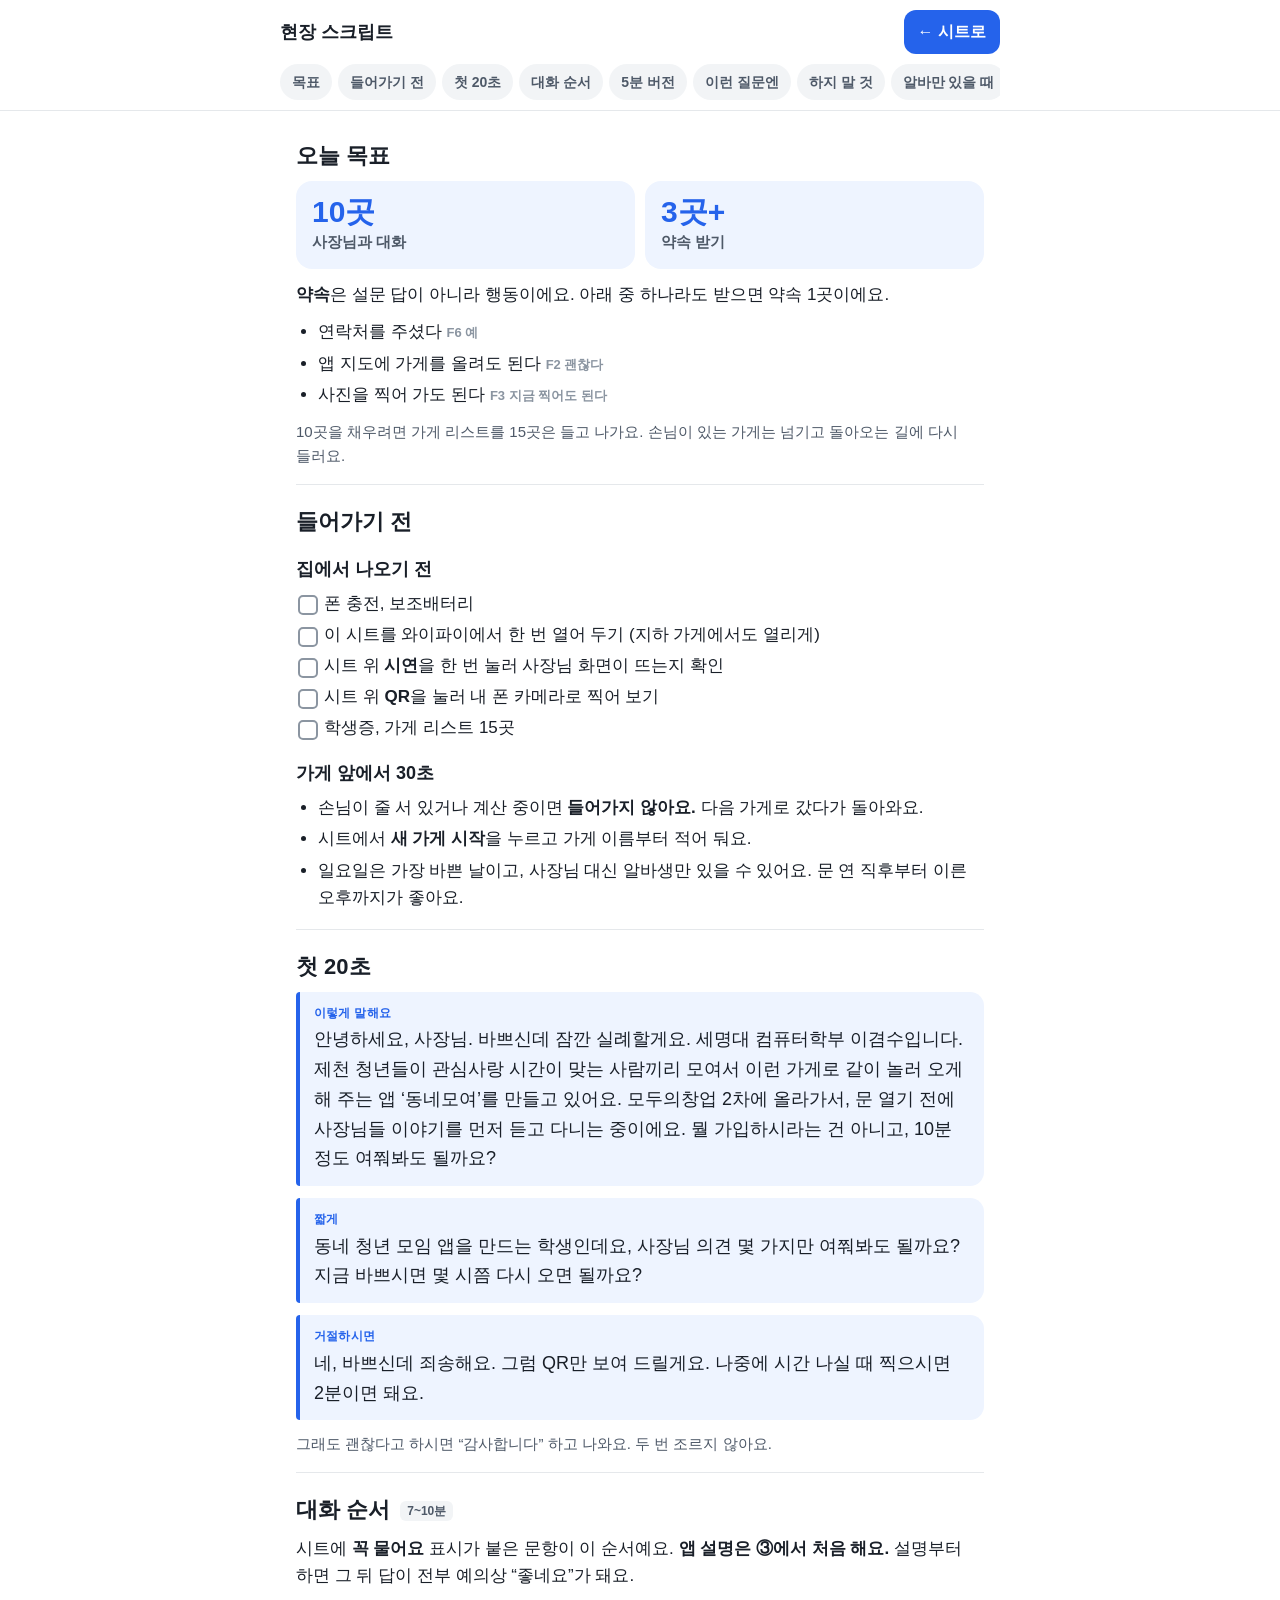
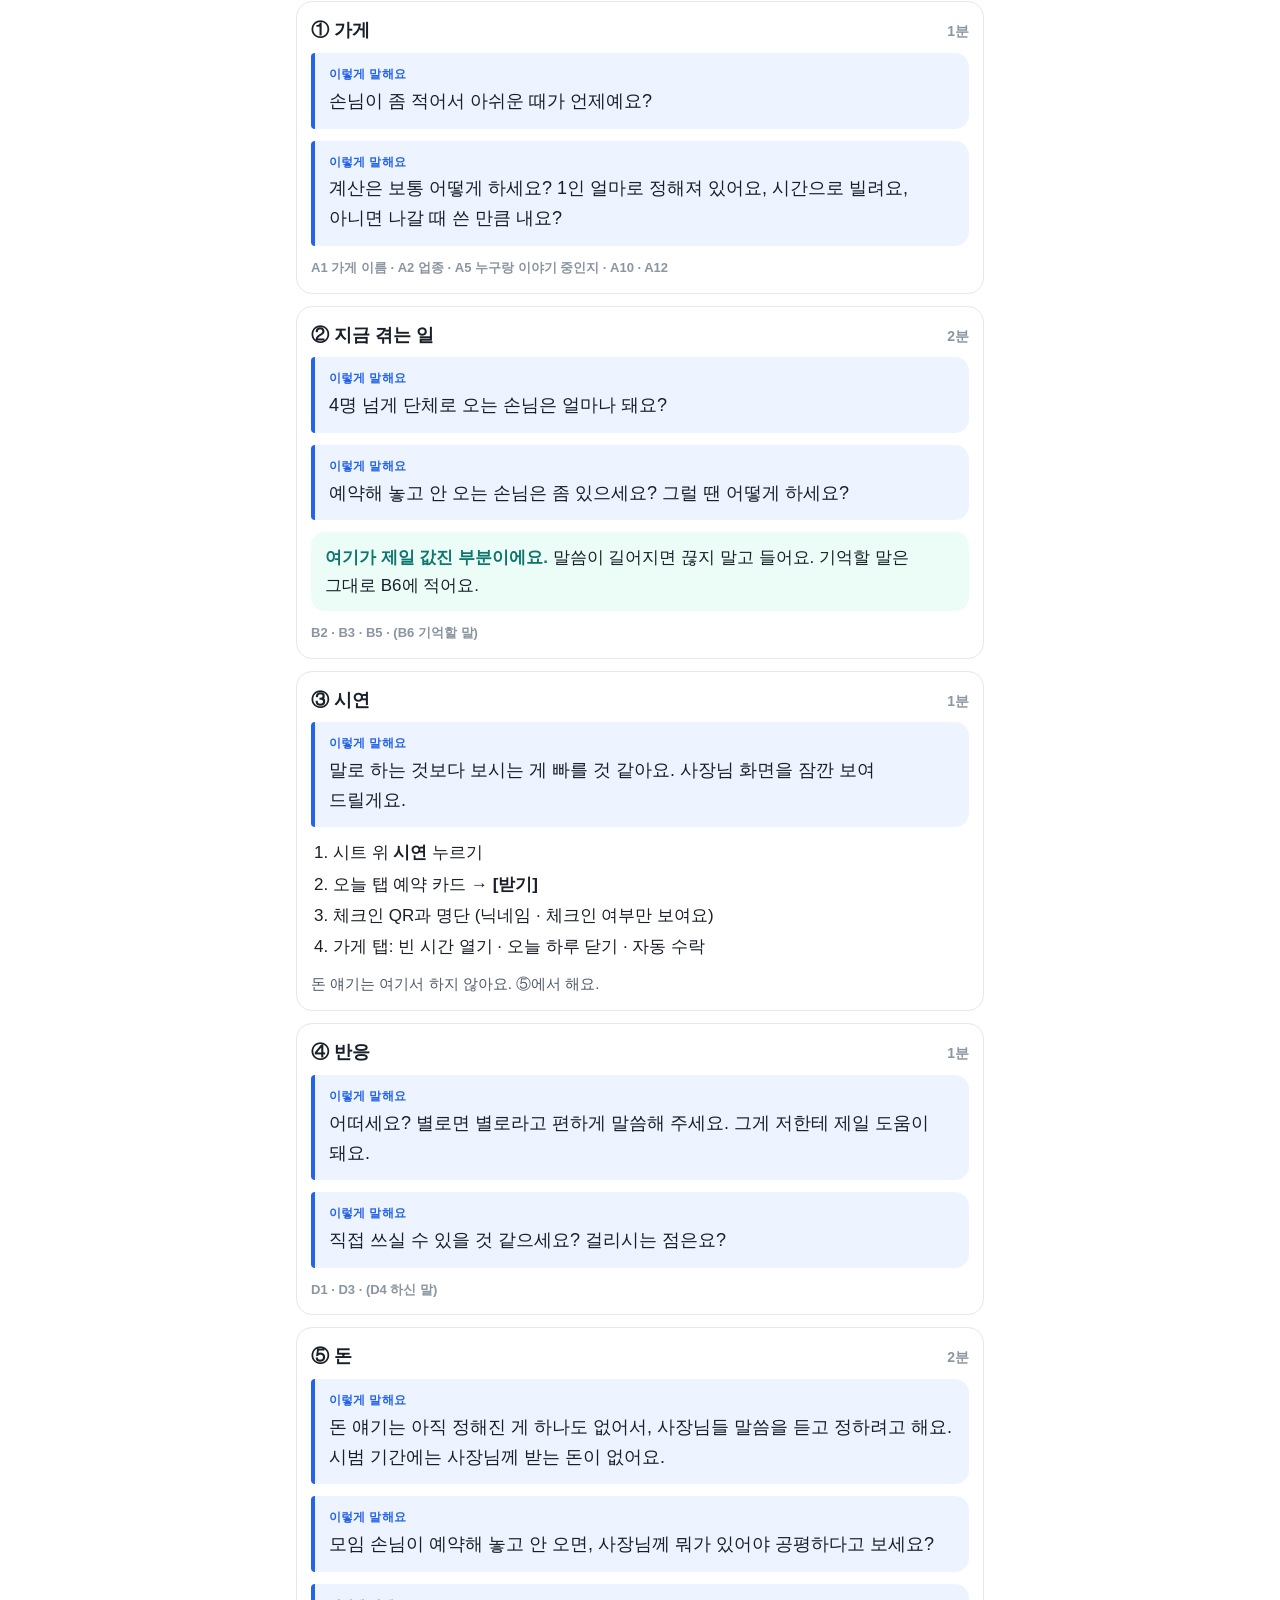
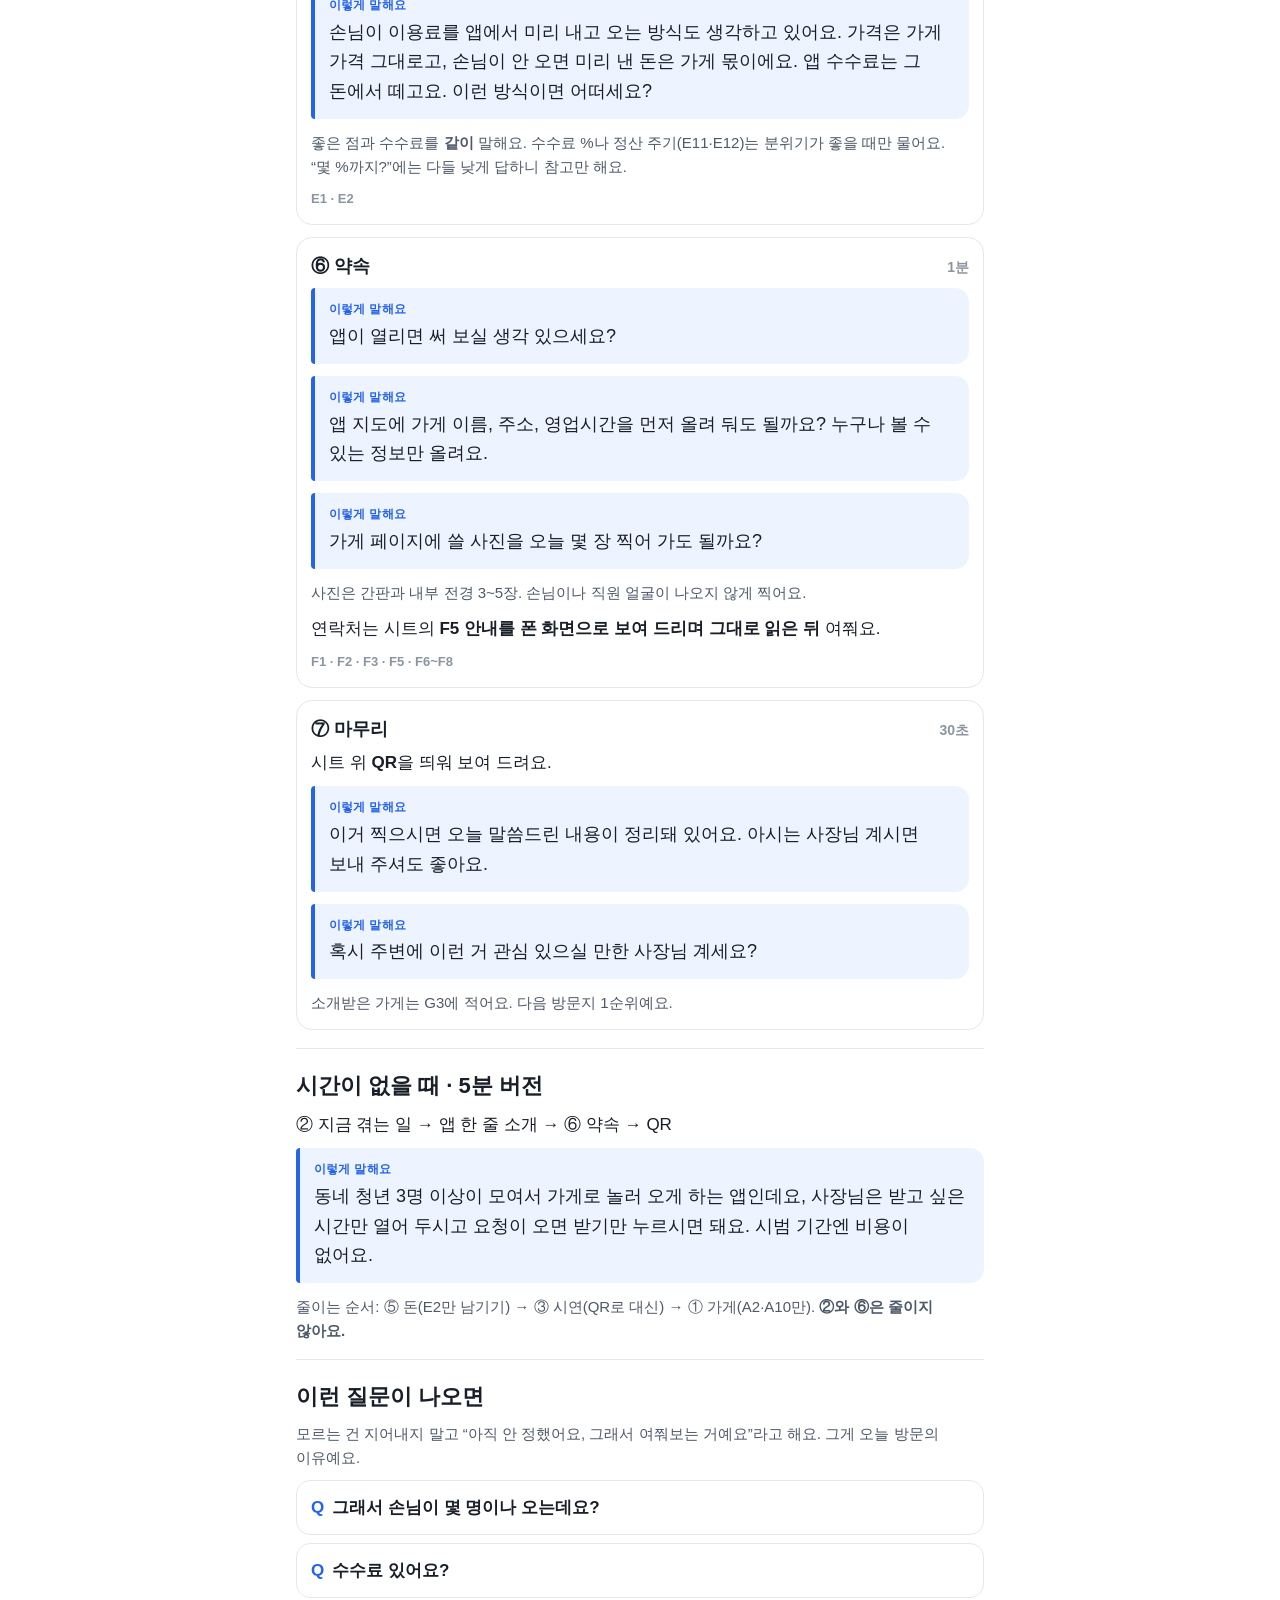
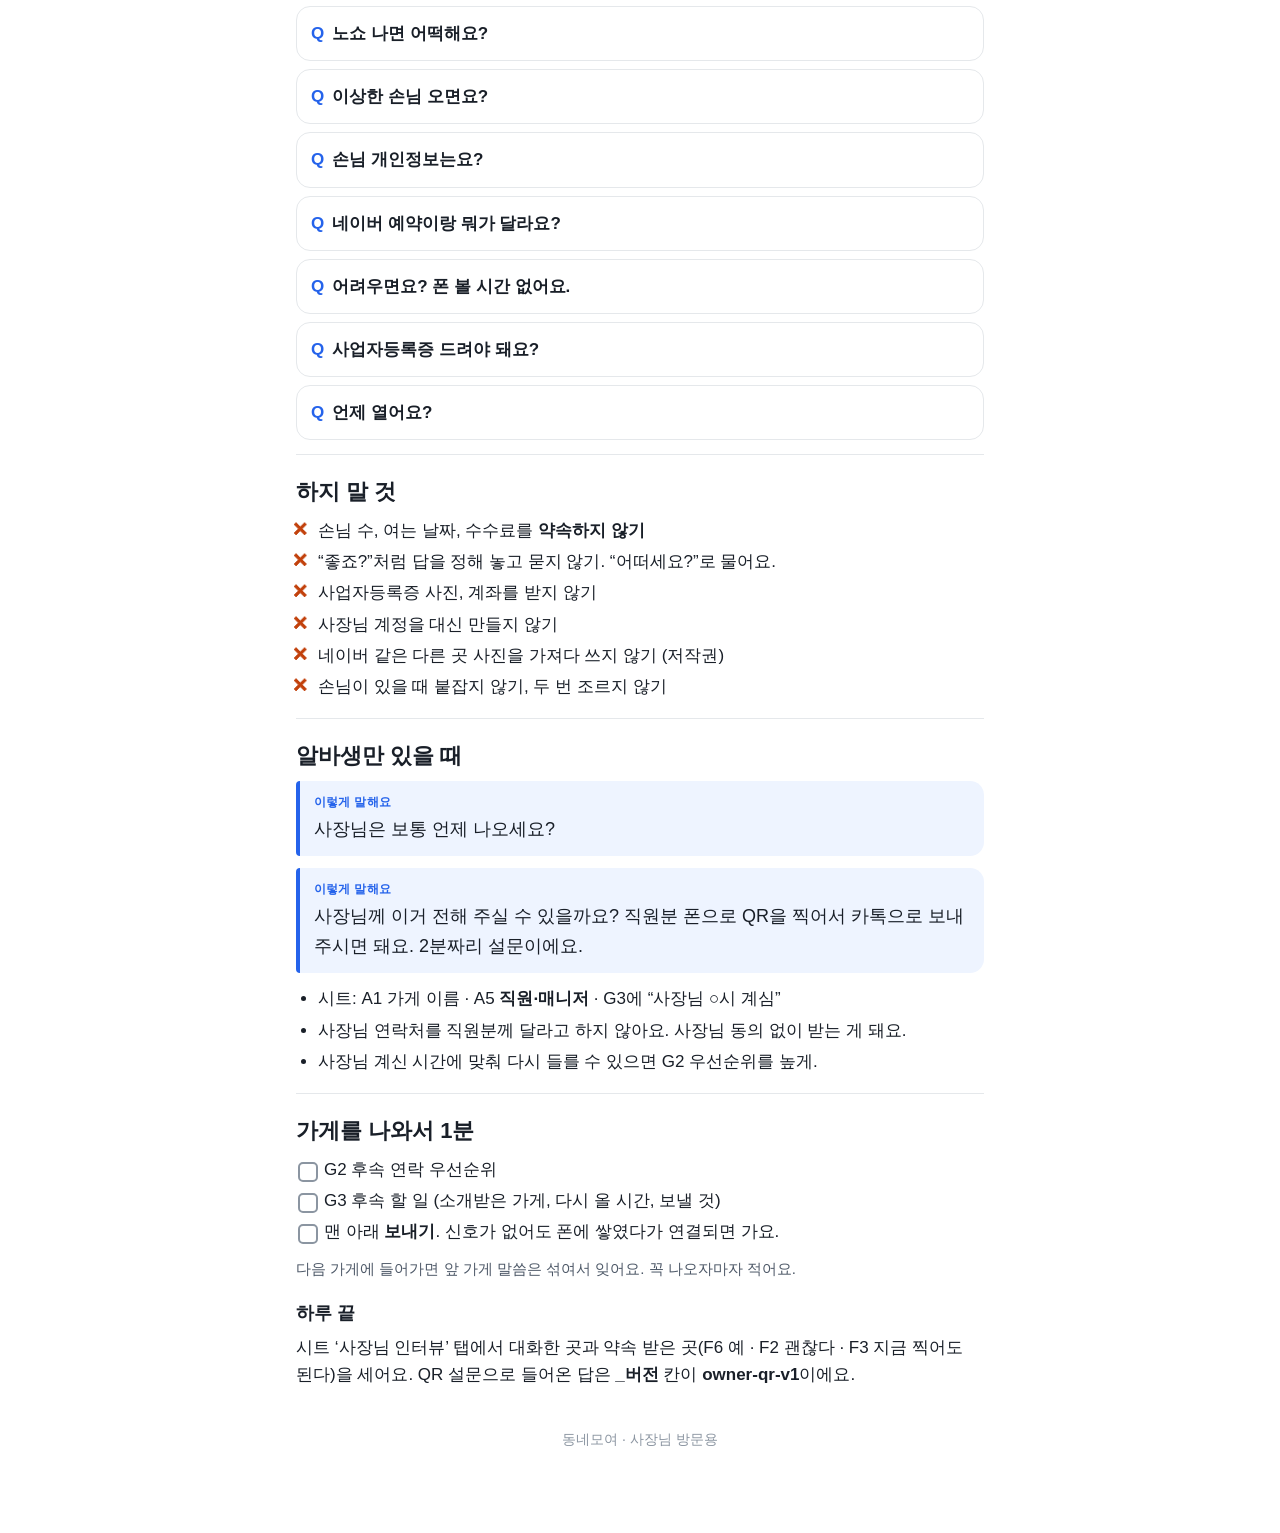
==== i/script.html @ 5cbda968 "사장님 방문용 사이트: QR 2분 설문 + 인터뷰 시트 + 현장 스크립트 - / : 사장님이 QR로 여는 안내 + 2분 설문 (답은 '사장님 인터뷰' 탭, _버전 owner-qr-" ====
<!doctype html>
<html lang="ko">
<head>
<meta charset="utf-8">
<meta name="viewport" content="width=device-width, initial-scale=1, viewport-fit=cover">
<meta name="robots" content="noindex, nofollow, noarchive">
<meta name="referrer" content="no-referrer">
<meta name="color-scheme" content="light">
<meta name="theme-color" content="#FFFFFF">
<title>현장 스크립트</title>
<link rel="icon" href="../img/icon.svg" type="image/svg+xml">
<style>
  :root {
    --bg: #FFFFFF;
    --ink: #191F28;
    --ink-2: #4E5968;
    --ink-3: #8B95A1;
    --line: #E5E8EB;
    --soft: #F2F4F6;
    --blue: #2563EB;
    --blue-soft: #EEF4FF;
    --warn: #C2410C;
    --warn-soft: #FFF4ED;
    --ok: #0F766E;
    --ok-soft: #ECFDF8;
  }
  * { box-sizing: border-box; }
  html { -webkit-text-size-adjust: 100%; scroll-padding-top: 108px; }
  body {
    margin: 0; background: var(--bg); color: var(--ink);
    font-family: "Pretendard Variable", Pretendard, -apple-system, BlinkMacSystemFont, "Apple SD Gothic Neo", "Noto Sans KR", "Malgun Gothic", sans-serif;
    font-size: 17px; line-height: 1.6; word-break: keep-all; overflow-wrap: anywhere;
  }
  .top {
    position: sticky; top: 0; z-index: 5; background: rgba(255,255,255,.96);
    border-bottom: 1px solid var(--line); padding: 10px 16px 0;
    padding-top: max(10px, env(safe-area-inset-top));
  }
  .bar { display: flex; align-items: center; justify-content: space-between; gap: 12px; max-width: 720px; margin: 0 auto; }
  .bar h1 { font-size: 18px; margin: 0; font-weight: 800; }
  .back {
    display: inline-flex; align-items: center; gap: 4px; min-height: 44px; padding: 0 14px;
    border-radius: 12px; background: var(--blue); color: #fff; font-weight: 700; text-decoration: none; font-size: 16px;
  }
  nav.chips { display: flex; gap: 6px; overflow-x: auto; padding: 10px 0 10px; max-width: 720px; margin: 0 auto; scrollbar-width: none; }
  nav.chips::-webkit-scrollbar { display: none; }
  nav.chips a {
    flex: none; padding: 7px 12px; border-radius: 999px; background: var(--soft); color: var(--ink-2);
    text-decoration: none; font-size: 14px; font-weight: 700; white-space: nowrap;
  }
  main { max-width: 720px; margin: 0 auto; padding: 8px 16px 72px; }
  section { padding: 22px 0 6px; border-bottom: 1px solid var(--line); }
  section:last-of-type { border-bottom: 0; }
  h2 { font-size: 22px; line-height: 1.35; margin: 0 0 10px; font-weight: 800; }
  h2 .n { display: inline-block; min-width: 28px; color: var(--blue); }
  h3 { font-size: 18px; margin: 18px 0 6px; font-weight: 800; }
  p { margin: 0 0 10px; }
  ul, ol { margin: 0 0 12px; padding-left: 22px; }
  li { margin: 4px 0; }
  .muted { color: var(--ink-2); font-size: 15px; }
  .tag {
    display: inline-block; font-size: 12px; font-weight: 800; padding: 2px 7px; border-radius: 6px;
    background: var(--soft); color: var(--ink-2); vertical-align: 2px; margin-left: 4px;
  }
  .goal { display: grid; grid-template-columns: 1fr 1fr; gap: 10px; margin: 6px 0 12px; }
  .goal div { background: var(--blue-soft); border-radius: 16px; padding: 14px 16px; }
  .goal b { display: block; font-size: 30px; line-height: 1.1; color: var(--blue); font-weight: 800; }
  .goal span { font-size: 15px; color: var(--ink-2); font-weight: 600; }
  .say {
    background: var(--blue-soft); border-left: 4px solid var(--blue); border-radius: 4px 14px 14px 4px;
    padding: 12px 14px; margin: 8px 0 12px; font-size: 18px; line-height: 1.65;
  }
  .say::before { content: "이렇게 말해요"; display: block; font-size: 12px; font-weight: 800; color: var(--blue); margin-bottom: 2px; letter-spacing: .02em; }
  .say.short::before { content: "짧게"; }
  .say.no::before { content: "거절하시면"; }
  .box { border-radius: 14px; padding: 12px 14px; margin: 8px 0 12px; }
  .box.warn { background: var(--warn-soft); }
  .box.warn strong { color: var(--warn); }
  .box.ok { background: var(--ok-soft); }
  .box.ok strong { color: var(--ok); }
  .step { border: 1px solid var(--line); border-radius: 16px; padding: 14px 14px 4px; margin: 12px 0; }
  .step-h { display: flex; align-items: baseline; justify-content: space-between; gap: 8px; margin-bottom: 6px; }
  .step-h h3 { margin: 0; }
  .step-h .t { flex: none; font-size: 14px; color: var(--ink-3); font-weight: 700; }
  .q { font-weight: 700; }
  .ids { color: var(--ink-3); font-size: 13px; font-weight: 700; }
  details { border: 1px solid var(--line); border-radius: 14px; margin: 8px 0; }
  details[open] { background: #FAFBFC; }
  summary { cursor: pointer; list-style: none; padding: 13px 14px; font-weight: 700; display: flex; gap: 8px; align-items: flex-start; }
  summary::-webkit-details-marker { display: none; }
  summary::before { content: "Q"; color: var(--blue); font-weight: 800; flex: none; }
  details > div { padding: 0 14px 12px 34px; }
  .check li { list-style: none; position: relative; padding-left: 4px; }
  .check { padding-left: 24px; }
  .check li::before { content: ""; position: absolute; left: -22px; top: .35em; width: 16px; height: 16px; border: 2px solid var(--ink-3); border-radius: 5px; }
  .dont li::marker { content: "✕  "; color: var(--warn); font-weight: 800; }
  .foot { text-align: center; color: var(--ink-3); font-size: 14px; padding: 24px 0 0; }
</style>
</head>
<body>

<header class="top">
  <div class="bar">
    <h1>현장 스크립트</h1>
    <a class="back" href="./">← 시트로</a>
  </div>
  <nav class="chips" aria-label="바로가기">
    <a href="#goal">목표</a>
    <a href="#before">들어가기 전</a>
    <a href="#open">첫 20초</a>
    <a href="#flow">대화 순서</a>
    <a href="#short">5분 버전</a>
    <a href="#faq">이런 질문엔</a>
    <a href="#dont">하지 말 것</a>
    <a href="#staff">알바만 있을 때</a>
    <a href="#after">나와서</a>
  </nav>
</header>

<main>

<section id="goal">
  <h2>오늘 목표</h2>
  <div class="goal">
    <div><b>10곳</b><span>사장님과 대화</span></div>
    <div><b>3곳+</b><span>약속 받기</span></div>
  </div>
  <p><strong>약속</strong>은 설문 답이 아니라 행동이에요. 아래 중 하나라도 받으면 약속 1곳이에요.</p>
  <ul>
    <li>연락처를 주셨다 <span class="ids">F6 예</span></li>
    <li>앱 지도에 가게를 올려도 된다 <span class="ids">F2 괜찮다</span></li>
    <li>사진을 찍어 가도 된다 <span class="ids">F3 지금 찍어도 된다</span></li>
  </ul>
  <p class="muted">10곳을 채우려면 가게 리스트를 15곳은 들고 나가요. 손님이 있는 가게는 넘기고 돌아오는 길에 다시 들러요.</p>
</section>

<section id="before">
  <h2>들어가기 전</h2>
  <h3>집에서 나오기 전</h3>
  <ul class="check">
    <li>폰 충전, 보조배터리</li>
    <li>이 시트를 와이파이에서 한 번 열어 두기 (지하 가게에서도 열리게)</li>
    <li>시트 위 <b>시연</b>을 한 번 눌러 사장님 화면이 뜨는지 확인</li>
    <li>시트 위 <b>QR</b>을 눌러 내 폰 카메라로 찍어 보기</li>
    <li>학생증, 가게 리스트 15곳</li>
  </ul>
  <h3>가게 앞에서 30초</h3>
  <ul>
    <li>손님이 줄 서 있거나 계산 중이면 <b>들어가지 않아요.</b> 다음 가게로 갔다가 돌아와요.</li>
    <li>시트에서 <b>새 가게 시작</b>을 누르고 가게 이름부터 적어 둬요.</li>
    <li>일요일은 가장 바쁜 날이고, 사장님 대신 알바생만 있을 수 있어요. 문 연 직후부터 이른 오후까지가 좋아요.</li>
  </ul>
</section>

<section id="open">
  <h2>첫 20초</h2>
  <p class="say">안녕하세요, 사장님. 바쁘신데 잠깐 실례할게요. 세명대 컴퓨터학부 이겸수입니다. 제천 청년들이 관심사랑 시간이 맞는 사람끼리 모여서 이런 가게로 같이 놀러 오게 해 주는 앱 ‘동네모여’를 만들고 있어요. 모두의창업 2차에 올라가서, 문 열기 전에 사장님들 이야기를 먼저 듣고 다니는 중이에요. 뭘 가입하시라는 건 아니고, 10분 정도 여쭤봐도 될까요?</p>
  <p class="say short">동네 청년 모임 앱을 만드는 학생인데요, 사장님 의견 몇 가지만 여쭤봐도 될까요? 지금 바쁘시면 몇 시쯤 다시 오면 될까요?</p>
  <p class="say no">네, 바쁘신데 죄송해요. 그럼 QR만 보여 드릴게요. 나중에 시간 나실 때 찍으시면 2분이면 돼요.</p>
  <p class="muted">그래도 괜찮다고 하시면 “감사합니다” 하고 나와요. 두 번 조르지 않아요.</p>
</section>

<section id="flow">
  <h2>대화 순서 <span class="tag">7~10분</span></h2>
  <p>시트에 <b>꼭 물어요</b> 표시가 붙은 문항이 이 순서예요. <b>앱 설명은 ③에서 처음 해요.</b> 설명부터 하면 그 뒤 답이 전부 예의상 “좋네요”가 돼요.</p>

  <div class="step">
    <div class="step-h"><h3>① 가게</h3><span class="t">1분</span></div>
    <p class="say">손님이 좀 적어서 아쉬운 때가 언제예요?</p>
    <p class="say">계산은 보통 어떻게 하세요? 1인 얼마로 정해져 있어요, 시간으로 빌려요, 아니면 나갈 때 쓴 만큼 내요?</p>
    <p class="ids">A1 가게 이름 · A2 업종 · A5 누구랑 이야기 중인지 · A10 · A12</p>
  </div>

  <div class="step">
    <div class="step-h"><h3>② 지금 겪는 일</h3><span class="t">2분</span></div>
    <p class="say">4명 넘게 단체로 오는 손님은 얼마나 돼요?</p>
    <p class="say">예약해 놓고 안 오는 손님은 좀 있으세요? 그럴 땐 어떻게 하세요?</p>
    <div class="box ok"><strong>여기가 제일 값진 부분이에요.</strong> 말씀이 길어지면 끊지 말고 들어요. 기억할 말은 그대로 B6에 적어요.</div>
    <p class="ids">B2 · B3 · B5 · (B6 기억할 말)</p>
  </div>

  <div class="step">
    <div class="step-h"><h3>③ 시연</h3><span class="t">1분</span></div>
    <p class="say">말로 하는 것보다 보시는 게 빠를 것 같아요. 사장님 화면을 잠깐 보여 드릴게요.</p>
    <ol>
      <li>시트 위 <b>시연</b> 누르기</li>
      <li>오늘 탭 예약 카드 → <b>[받기]</b></li>
      <li>체크인 QR과 명단 (닉네임 · 체크인 여부만 보여요)</li>
      <li>가게 탭: 빈 시간 열기 · 오늘 하루 닫기 · 자동 수락</li>
    </ol>
    <p class="muted">돈 얘기는 여기서 하지 않아요. ⑤에서 해요.</p>
  </div>

  <div class="step">
    <div class="step-h"><h3>④ 반응</h3><span class="t">1분</span></div>
    <p class="say">어떠세요? 별로면 별로라고 편하게 말씀해 주세요. 그게 저한테 제일 도움이 돼요.</p>
    <p class="say">직접 쓰실 수 있을 것 같으세요? 걸리시는 점은요?</p>
    <p class="ids">D1 · D3 · (D4 하신 말)</p>
  </div>

  <div class="step">
    <div class="step-h"><h3>⑤ 돈</h3><span class="t">2분</span></div>
    <p class="say">돈 얘기는 아직 정해진 게 하나도 없어서, 사장님들 말씀을 듣고 정하려고 해요. 시범 기간에는 사장님께 받는 돈이 없어요.</p>
    <p class="say">모임 손님이 예약해 놓고 안 오면, 사장님께 뭐가 있어야 공평하다고 보세요?</p>
    <p class="say">손님이 이용료를 앱에서 미리 내고 오는 방식도 생각하고 있어요. 가격은 가게 가격 그대로고, 손님이 안 오면 미리 낸 돈은 가게 몫이에요. 앱 수수료는 그 돈에서 떼고요. 이런 방식이면 어떠세요?</p>
    <p class="muted">좋은 점과 수수료를 <b>같이</b> 말해요. 수수료 %나 정산 주기(E11·E12)는 분위기가 좋을 때만 물어요. “몇 %까지?”에는 다들 낮게 답하니 참고만 해요.</p>
    <p class="ids">E1 · E2</p>
  </div>

  <div class="step">
    <div class="step-h"><h3>⑥ 약속</h3><span class="t">1분</span></div>
    <p class="say">앱이 열리면 써 보실 생각 있으세요?</p>
    <p class="say">앱 지도에 가게 이름, 주소, 영업시간을 먼저 올려 둬도 될까요? 누구나 볼 수 있는 정보만 올려요.</p>
    <p class="say">가게 페이지에 쓸 사진을 오늘 몇 장 찍어 가도 될까요?</p>
    <p class="muted">사진은 간판과 내부 전경 3~5장. 손님이나 직원 얼굴이 나오지 않게 찍어요.</p>
    <p>연락처는 시트의 <b>F5 안내를 폰 화면으로 보여 드리며 그대로 읽은 뒤</b> 여쭤요.</p>
    <p class="ids">F1 · F2 · F3 · F5 · F6~F8</p>
  </div>

  <div class="step">
    <div class="step-h"><h3>⑦ 마무리</h3><span class="t">30초</span></div>
    <p>시트 위 <b>QR</b>을 띄워 보여 드려요.</p>
    <p class="say">이거 찍으시면 오늘 말씀드린 내용이 정리돼 있어요. 아시는 사장님 계시면 보내 주셔도 좋아요.</p>
    <p class="say">혹시 주변에 이런 거 관심 있으실 만한 사장님 계세요?</p>
    <p class="muted">소개받은 가게는 G3에 적어요. 다음 방문지 1순위예요.</p>
  </div>
</section>

<section id="short">
  <h2>시간이 없을 때 · 5분 버전</h2>
  <p>② 지금 겪는 일 → 앱 한 줄 소개 → ⑥ 약속 → QR</p>
  <p class="say">동네 청년 3명 이상이 모여서 가게로 놀러 오게 하는 앱인데요, 사장님은 받고 싶은 시간만 열어 두시고 요청이 오면 받기만 누르시면 돼요. 시범 기간엔 비용이 없어요.</p>
  <p class="muted">줄이는 순서: ⑤ 돈(E2만 남기기) → ③ 시연(QR로 대신) → ① 가게(A2·A10만). <b>②와 ⑥은 줄이지 않아요.</b></p>
</section>

<section id="faq">
  <h2>이런 질문이 나오면</h2>
  <p class="muted">모르는 건 지어내지 말고 “아직 안 정했어요, 그래서 여쭤보는 거예요”라고 해요. 그게 오늘 방문의 이유예요.</p>

  <details>
    <summary>그래서 손님이 몇 명이나 오는데요?</summary>
    <div><p>아직 문 열기 전이라 약속드릴 숫자는 없어요. 지금 제천 청년들한테 설문을 받으면서 베타테스터를 모으고 있고, 베타는 신청한 청년들로 시작해요. 시범 기간엔 비용이 없어서 사장님이 손해 보실 건 없어요.</p></div>
  </details>
  <details>
    <summary>수수료 있어요?</summary>
    <div><p>시범 기간에는 받지 않아요. 그 뒤의 방식과 금액은 아직 정하지 않았고, 사장님들 말씀을 듣고 정할 거예요. 정해지면 시작하기 전에 먼저 알려 드릴게요.</p></div>
  </details>
  <details>
    <summary>노쇼 나면 어떡해요?</summary>
    <div><p>모임 전에 앱이 참가자들에게 미리 알림을 보내고, 약속을 어긴 사람은 기록이 남아 한동안 모임에 못 들어와요. 노쇼로 생긴 가게 손해를 어떻게 할지는 아직 안 정했어요. 그래서 오늘 여쭤보는 거예요.</p></div>
  </details>
  <details>
    <summary>이상한 손님 오면요?</summary>
    <div><p>모임은 3명 이상이 모여서 공개된 가게에서만 만나요. 약속을 어기거나 신고가 들어온 사람은 기록이 남아요.</p></div>
  </details>
  <details>
    <summary>손님 개인정보는요?</summary>
    <div><p>사장님 화면에는 손님 닉네임과 체크인했는지만 보여요. 그것도 모임 당일에만요. 이름이나 전화번호는 넘어가지 않아요.</p></div>
  </details>
  <details>
    <summary>네이버 예약이랑 뭐가 달라요?</summary>
    <div><p>네이버는 이미 가게를 찾는 손님이 써요. 동네모여는 아직 같이 갈 사람이 없던 청년들이 모임을 만들어서 가게로 가요. 새로 생기는 손님이에요. 네이버 예약은 지금처럼 쓰시면 돼요.</p></div>
  </details>
  <details>
    <summary>어려우면요? 폰 볼 시간 없어요.</summary>
    <div><p>누를 버튼은 [받기]와 [어려워요] 두 개예요. 자동 수락을 켜 두시면 그것도 안 누르셔도 돼요. 처음 쓰실 땐 찾아와서 같이 켜 드릴게요.</p></div>
  </details>
  <details>
    <summary>사업자등록증 드려야 돼요?</summary>
    <div><p>안 받아요. 가입은 나중에 사장님 폰에서 직접 하시고, 가게 확인은 사업자번호 같은 번호 몇 가지로만 해요. 오늘은 아무것도 안 받아요.</p></div>
  </details>
  <details>
    <summary>언제 열어요?</summary>
    <div><p>제천에서 베타테스트부터 시작해요. 날짜가 정해지면 연락처 주신 분께 먼저 알려 드릴게요.</p></div>
  </details>
</section>

<section id="dont">
  <h2>하지 말 것</h2>
  <ul class="dont">
    <li>손님 수, 여는 날짜, 수수료를 <b>약속하지 않기</b></li>
    <li>“좋죠?”처럼 답을 정해 놓고 묻지 않기. “어떠세요?”로 물어요.</li>
    <li>사업자등록증 사진, 계좌를 받지 않기</li>
    <li>사장님 계정을 대신 만들지 않기</li>
    <li>네이버 같은 다른 곳 사진을 가져다 쓰지 않기 (저작권)</li>
    <li>손님이 있을 때 붙잡지 않기, 두 번 조르지 않기</li>
  </ul>
</section>

<section id="staff">
  <h2>알바생만 있을 때</h2>
  <p class="say">사장님은 보통 언제 나오세요?</p>
  <p class="say">사장님께 이거 전해 주실 수 있을까요? 직원분 폰으로 QR을 찍어서 카톡으로 보내 주시면 돼요. 2분짜리 설문이에요.</p>
  <ul>
    <li>시트: A1 가게 이름 · A5 <b>직원·매니저</b> · G3에 “사장님 ○시 계심”</li>
    <li>사장님 연락처를 직원분께 달라고 하지 않아요. 사장님 동의 없이 받는 게 돼요.</li>
    <li>사장님 계신 시간에 맞춰 다시 들를 수 있으면 G2 우선순위를 높게.</li>
  </ul>
</section>

<section id="after">
  <h2>가게를 나와서 1분</h2>
  <ul class="check">
    <li>G2 후속 연락 우선순위</li>
    <li>G3 후속 할 일 (소개받은 가게, 다시 올 시간, 보낼 것)</li>
    <li>맨 아래 <b>보내기</b>. 신호가 없어도 폰에 쌓였다가 연결되면 가요.</li>
  </ul>
  <p class="muted">다음 가게에 들어가면 앞 가게 말씀은 섞여서 잊어요. 꼭 나오자마자 적어요.</p>
  <h3>하루 끝</h3>
  <p>시트 ‘사장님 인터뷰’ 탭에서 대화한 곳과 약속 받은 곳(F6 예 · F2 괜찮다 · F3 지금 찍어도 된다)을 세어요. QR 설문으로 들어온 답은 <b>_버전</b> 칸이 <b>owner-qr-v1</b>이에요.</p>
</section>

<p class="foot">동네모여 · 사장님 방문용</p>
</main>

</body>
</html>
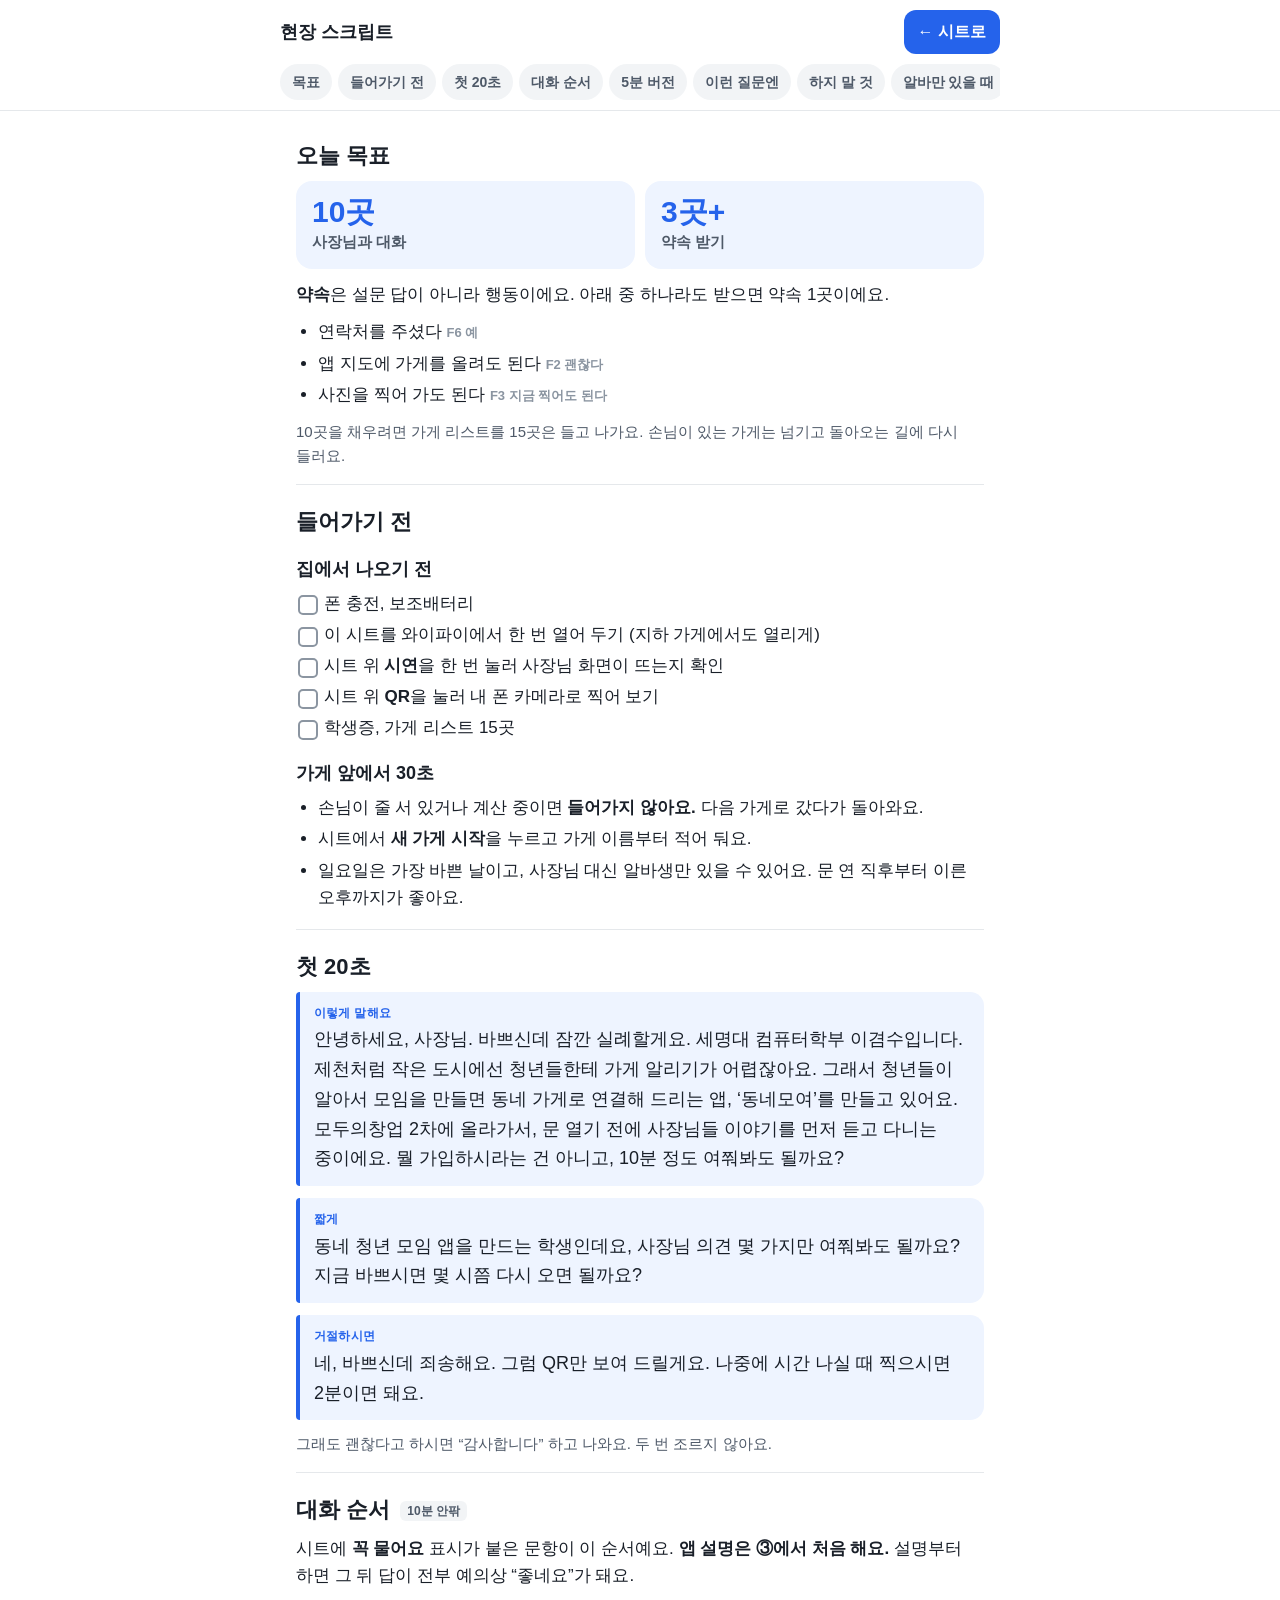
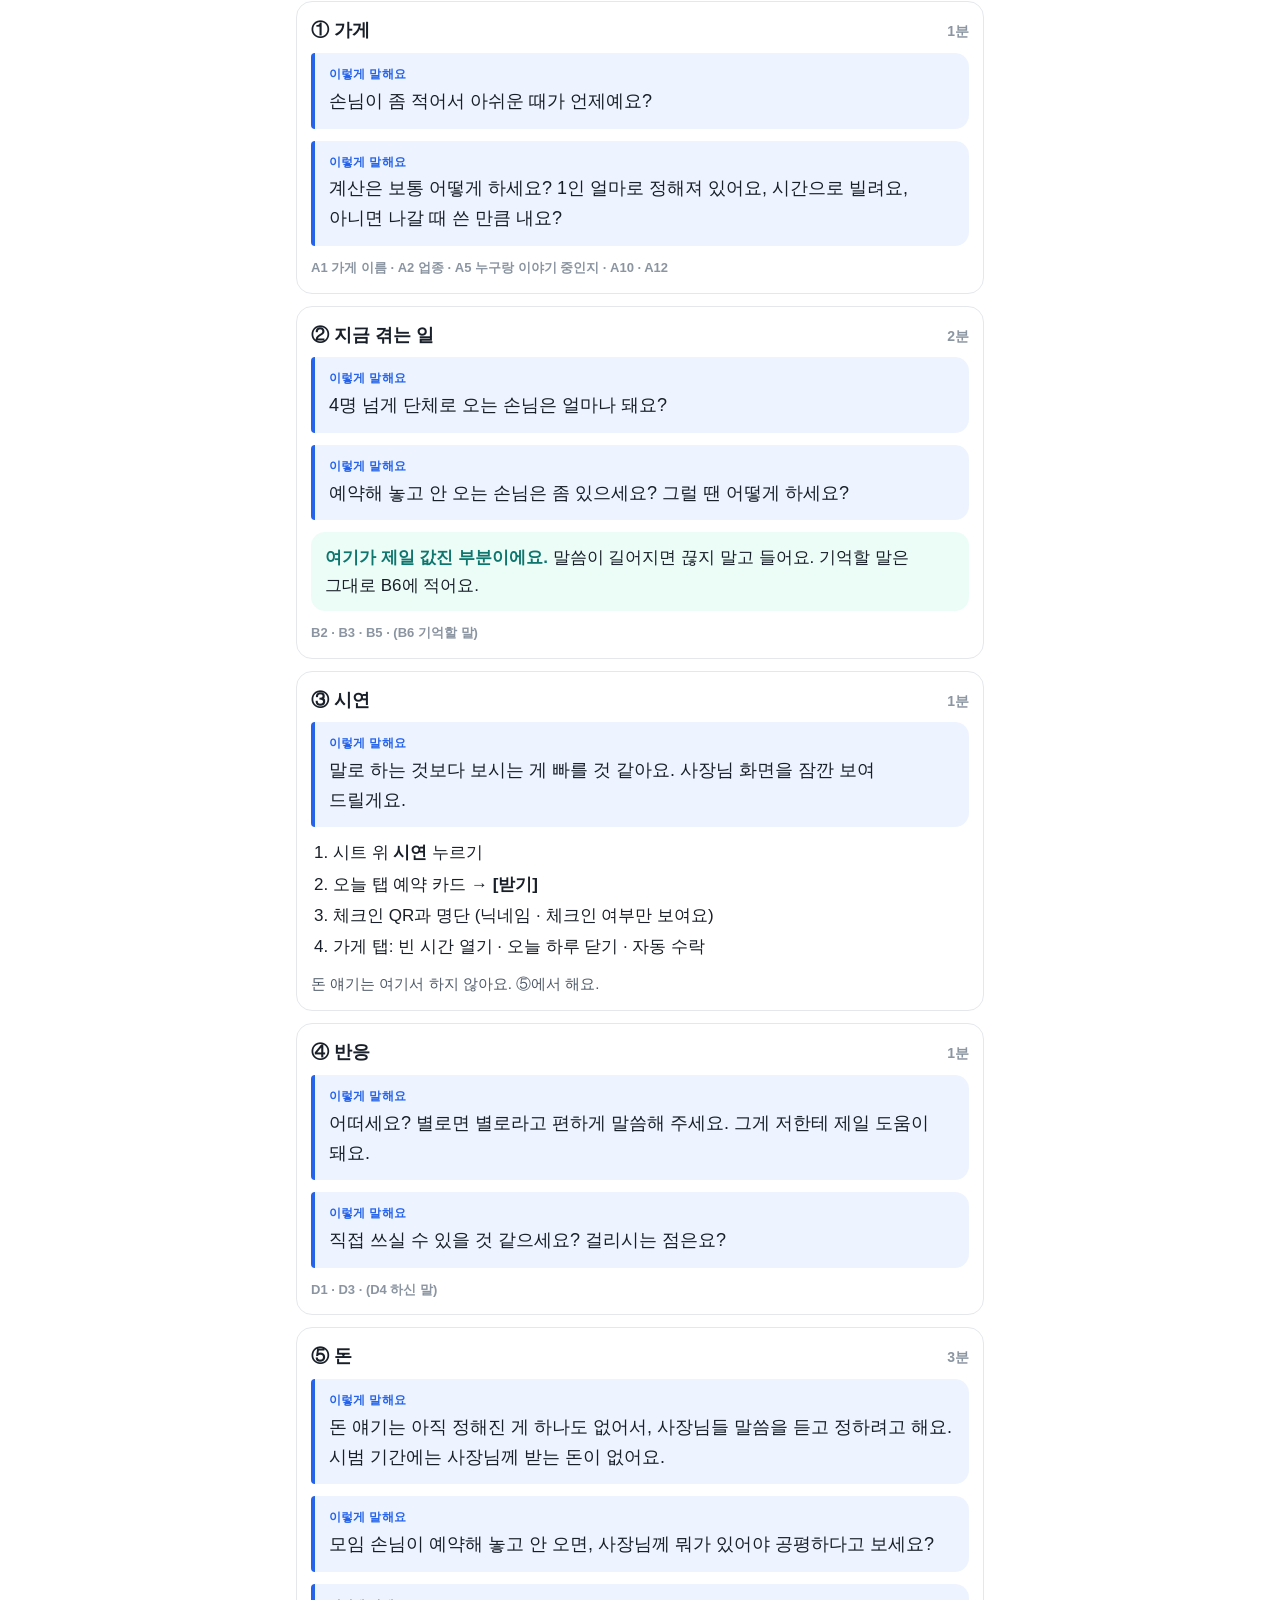
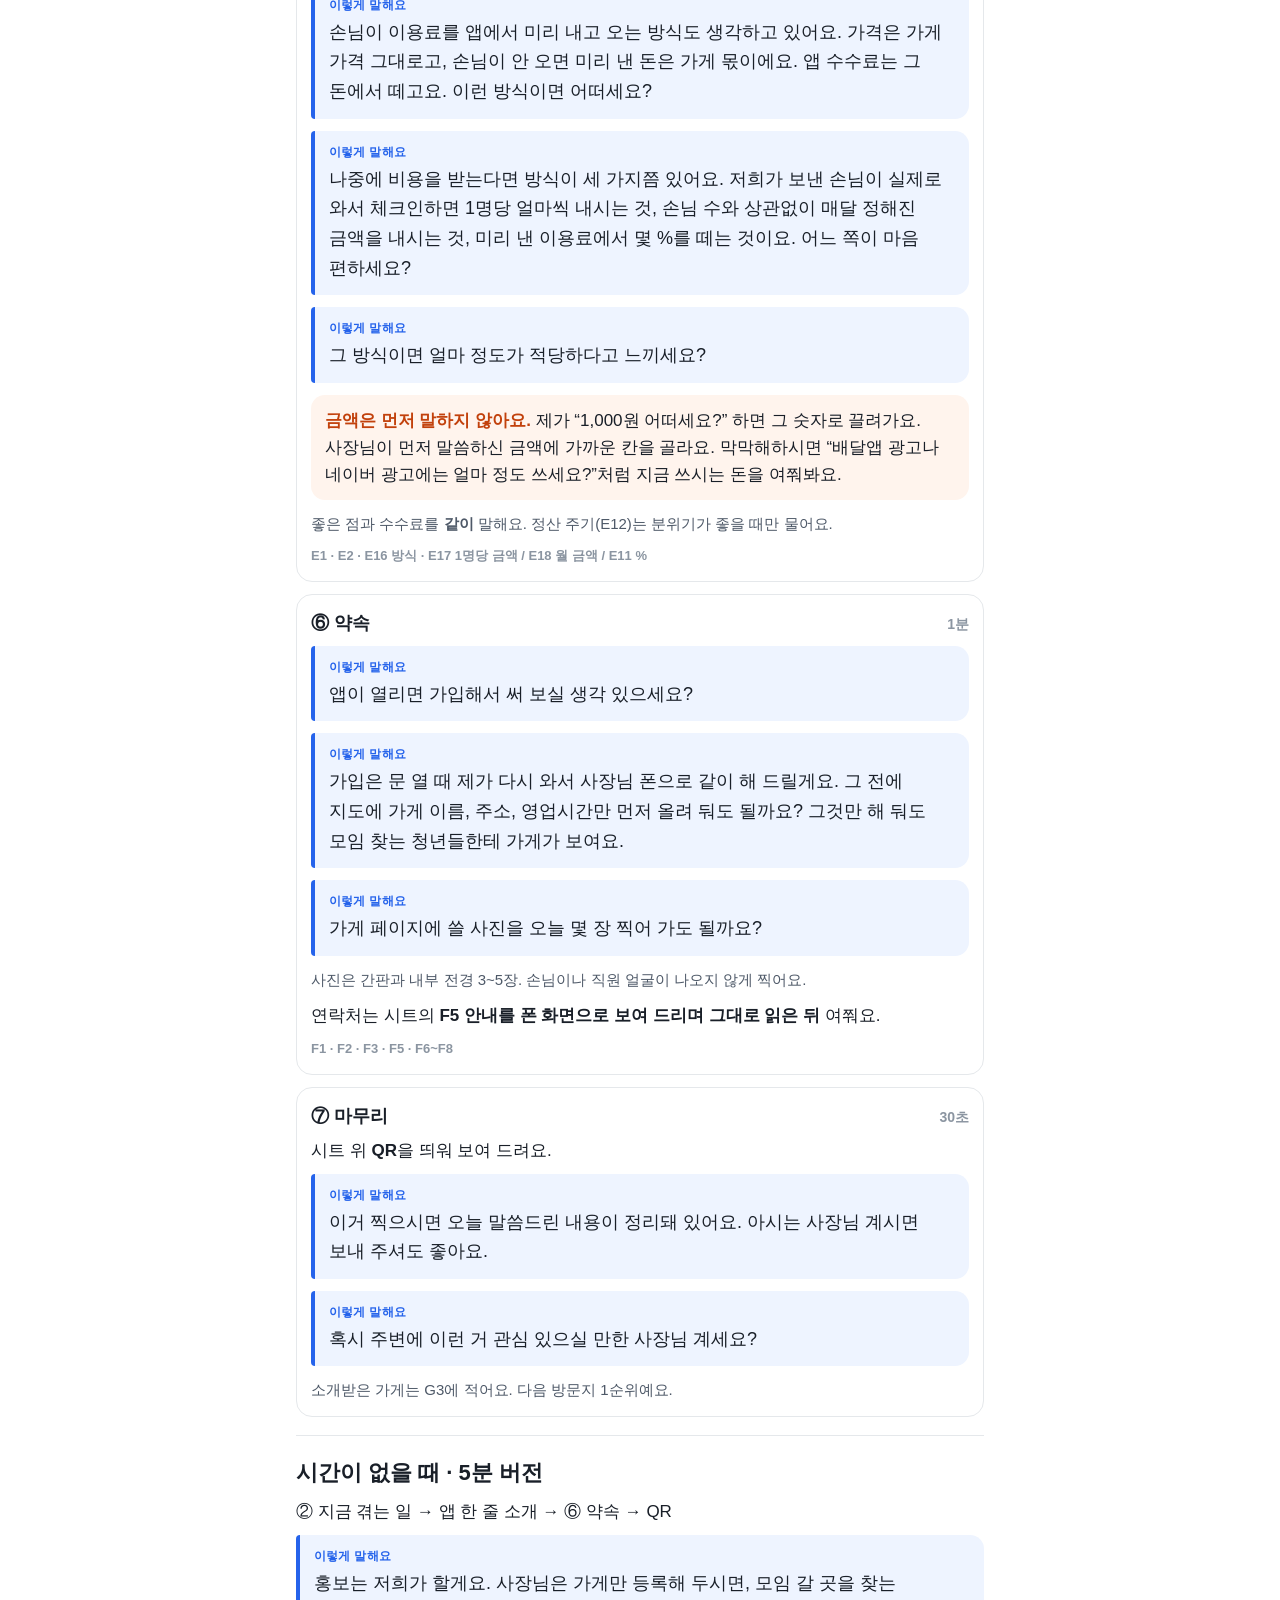
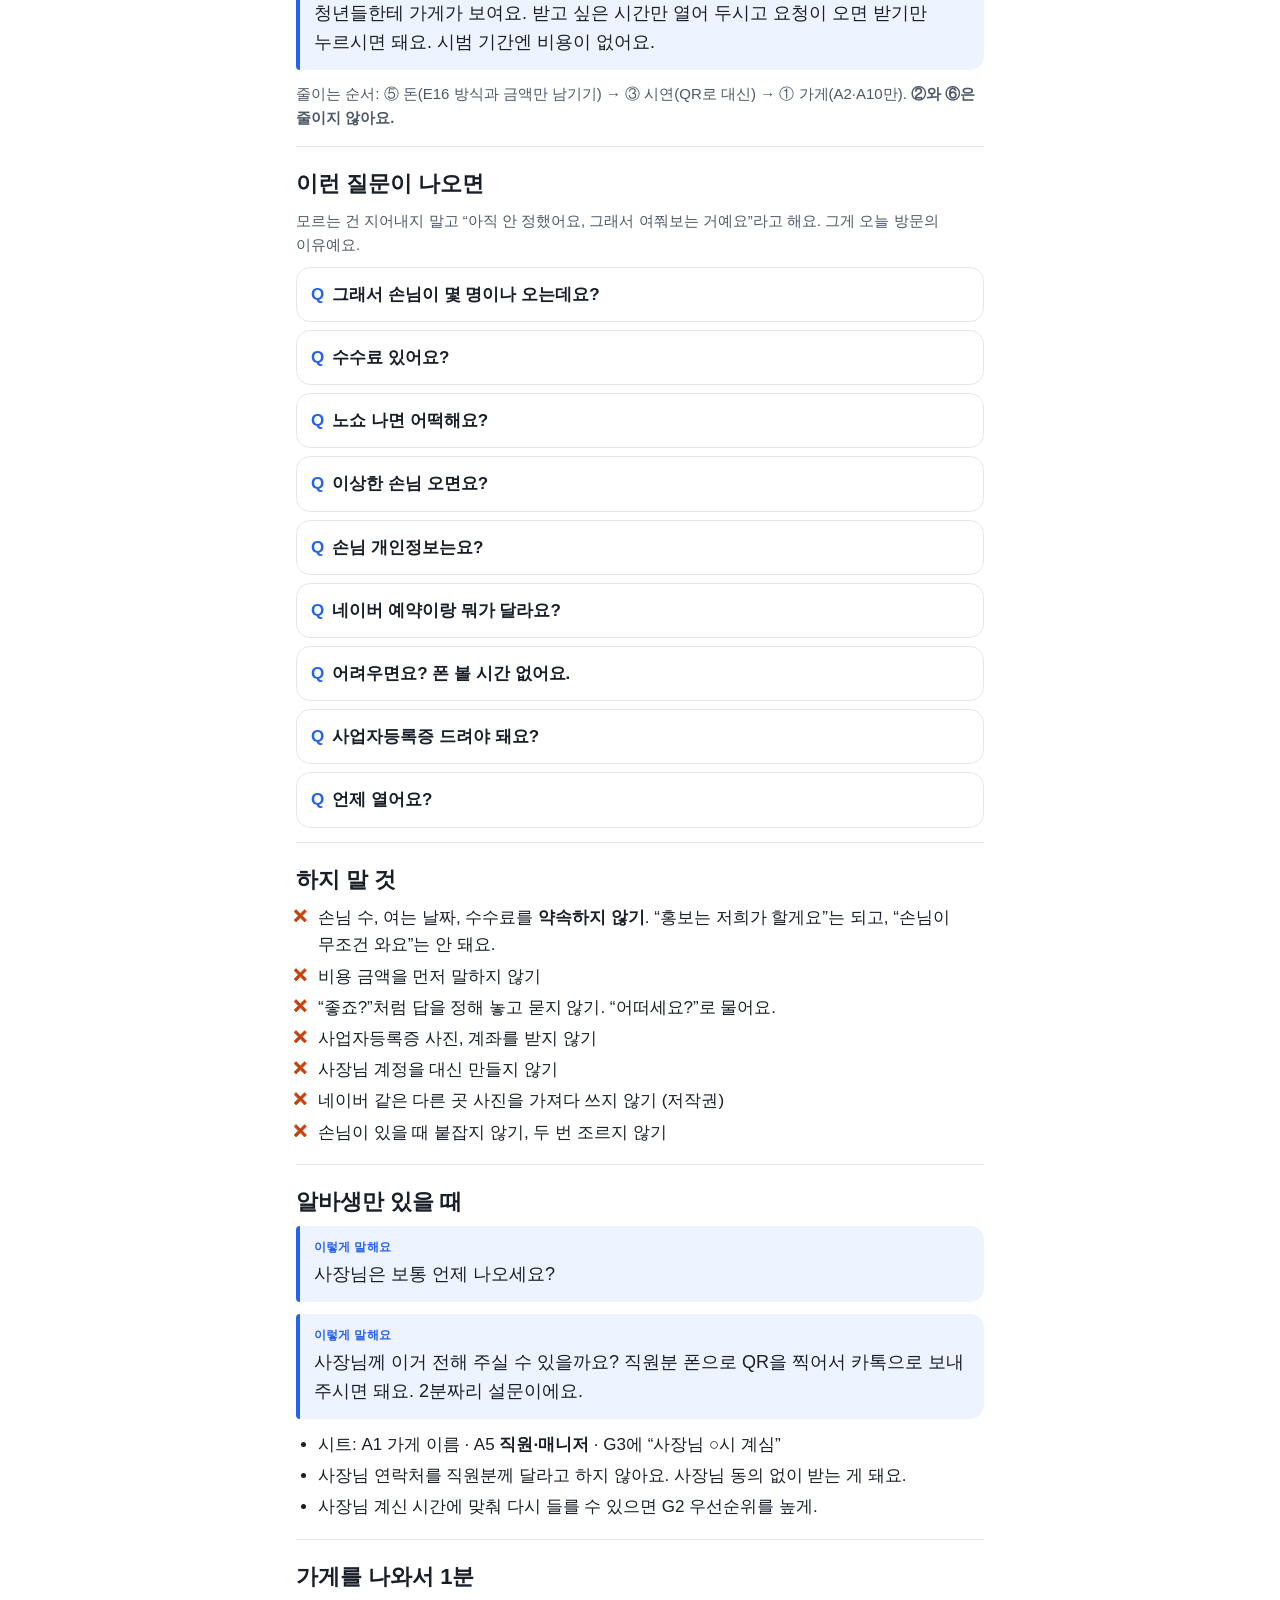
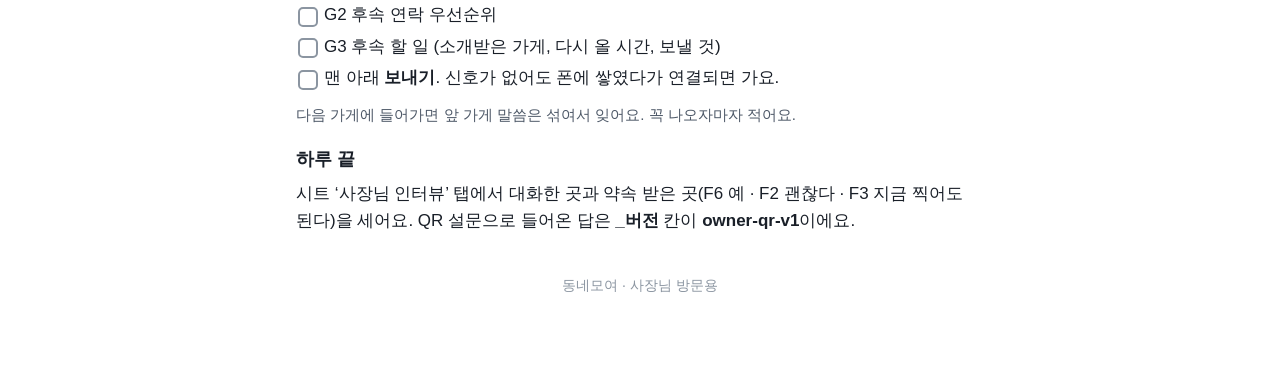
==== commit a4dd024a: "사장님 문구를 '홍보는 저희가 할게요' 중심으로 + 가입 의향·비용 방식 문항 - 첫 화면: 머리말·제목·설명·이득 칩(시범 기간 비용 0원 · SNS 관리 필요 없음 · 원하는 " ====
--- a/i/script.html
+++ b/i/script.html
@@ -154,14 +154,14 @@
 
 <section id="open">
   <h2>첫 20초</h2>
-  <p class="say">안녕하세요, 사장님. 바쁘신데 잠깐 실례할게요. 세명대 컴퓨터학부 이겸수입니다. 제천 청년들이 관심사랑 시간이 맞는 사람끼리 모여서 이런 가게로 같이 놀러 오게 해 주는 앱 ‘동네모여’를 만들고 있어요. 모두의창업 2차에 올라가서, 문 열기 전에 사장님들 이야기를 먼저 듣고 다니는 중이에요. 뭘 가입하시라는 건 아니고, 10분 정도 여쭤봐도 될까요?</p>
+  <p class="say">안녕하세요, 사장님. 바쁘신데 잠깐 실례할게요. 세명대 컴퓨터학부 이겸수입니다. 제천처럼 작은 도시에선 청년들한테 가게 알리기가 어렵잖아요. 그래서 청년들이 알아서 모임을 만들면 동네 가게로 연결해 드리는 앱, ‘동네모여’를 만들고 있어요. 모두의창업 2차에 올라가서, 문 열기 전에 사장님들 이야기를 먼저 듣고 다니는 중이에요. 뭘 가입하시라는 건 아니고, 10분 정도 여쭤봐도 될까요?</p>
   <p class="say short">동네 청년 모임 앱을 만드는 학생인데요, 사장님 의견 몇 가지만 여쭤봐도 될까요? 지금 바쁘시면 몇 시쯤 다시 오면 될까요?</p>
   <p class="say no">네, 바쁘신데 죄송해요. 그럼 QR만 보여 드릴게요. 나중에 시간 나실 때 찍으시면 2분이면 돼요.</p>
   <p class="muted">그래도 괜찮다고 하시면 “감사합니다” 하고 나와요. 두 번 조르지 않아요.</p>
 </section>
 
 <section id="flow">
-  <h2>대화 순서 <span class="tag">7~10분</span></h2>
+  <h2>대화 순서 <span class="tag">10분 안팎</span></h2>
   <p>시트에 <b>꼭 물어요</b> 표시가 붙은 문항이 이 순서예요. <b>앱 설명은 ③에서 처음 해요.</b> 설명부터 하면 그 뒤 답이 전부 예의상 “좋네요”가 돼요.</p>
 
   <div class="step">
@@ -199,18 +199,21 @@
   </div>
 
   <div class="step">
-    <div class="step-h"><h3>⑤ 돈</h3><span class="t">2분</span></div>
+    <div class="step-h"><h3>⑤ 돈</h3><span class="t">3분</span></div>
     <p class="say">돈 얘기는 아직 정해진 게 하나도 없어서, 사장님들 말씀을 듣고 정하려고 해요. 시범 기간에는 사장님께 받는 돈이 없어요.</p>
     <p class="say">모임 손님이 예약해 놓고 안 오면, 사장님께 뭐가 있어야 공평하다고 보세요?</p>
     <p class="say">손님이 이용료를 앱에서 미리 내고 오는 방식도 생각하고 있어요. 가격은 가게 가격 그대로고, 손님이 안 오면 미리 낸 돈은 가게 몫이에요. 앱 수수료는 그 돈에서 떼고요. 이런 방식이면 어떠세요?</p>
-    <p class="muted">좋은 점과 수수료를 <b>같이</b> 말해요. 수수료 %나 정산 주기(E11·E12)는 분위기가 좋을 때만 물어요. “몇 %까지?”에는 다들 낮게 답하니 참고만 해요.</p>
-    <p class="ids">E1 · E2</p>
+    <p class="say">나중에 비용을 받는다면 방식이 세 가지쯤 있어요. 저희가 보낸 손님이 실제로 와서 체크인하면 1명당 얼마씩 내시는 것, 손님 수와 상관없이 매달 정해진 금액을 내시는 것, 미리 낸 이용료에서 몇 %를 떼는 것이요. 어느 쪽이 마음 편하세요?</p>
+    <p class="say">그 방식이면 얼마 정도가 적당하다고 느끼세요?</p>
+    <div class="box warn"><strong>금액은 먼저 말하지 않아요.</strong> 제가 “1,000원 어떠세요?” 하면 그 숫자로 끌려가요. 사장님이 먼저 말씀하신 금액에 가까운 칸을 골라요. 막막해하시면 “배달앱 광고나 네이버 광고에는 얼마 정도 쓰세요?”처럼 지금 쓰시는 돈을 여쭤봐요.</div>
+    <p class="muted">좋은 점과 수수료를 <b>같이</b> 말해요. 정산 주기(E12)는 분위기가 좋을 때만 물어요.</p>
+    <p class="ids">E1 · E2 · E16 방식 · E17 1명당 금액 / E18 월 금액 / E11 %</p>
   </div>
 
   <div class="step">
     <div class="step-h"><h3>⑥ 약속</h3><span class="t">1분</span></div>
-    <p class="say">앱이 열리면 써 보실 생각 있으세요?</p>
-    <p class="say">앱 지도에 가게 이름, 주소, 영업시간을 먼저 올려 둬도 될까요? 누구나 볼 수 있는 정보만 올려요.</p>
+    <p class="say">앱이 열리면 가입해서 써 보실 생각 있으세요?</p>
+    <p class="say">가입은 문 열 때 제가 다시 와서 사장님 폰으로 같이 해 드릴게요. 그 전에 지도에 가게 이름, 주소, 영업시간만 먼저 올려 둬도 될까요? 그것만 해 둬도 모임 찾는 청년들한테 가게가 보여요.</p>
     <p class="say">가게 페이지에 쓸 사진을 오늘 몇 장 찍어 가도 될까요?</p>
     <p class="muted">사진은 간판과 내부 전경 3~5장. 손님이나 직원 얼굴이 나오지 않게 찍어요.</p>
     <p>연락처는 시트의 <b>F5 안내를 폰 화면으로 보여 드리며 그대로 읽은 뒤</b> 여쭤요.</p>
@@ -229,8 +232,8 @@
 <section id="short">
   <h2>시간이 없을 때 · 5분 버전</h2>
   <p>② 지금 겪는 일 → 앱 한 줄 소개 → ⑥ 약속 → QR</p>
-  <p class="say">동네 청년 3명 이상이 모여서 가게로 놀러 오게 하는 앱인데요, 사장님은 받고 싶은 시간만 열어 두시고 요청이 오면 받기만 누르시면 돼요. 시범 기간엔 비용이 없어요.</p>
-  <p class="muted">줄이는 순서: ⑤ 돈(E2만 남기기) → ③ 시연(QR로 대신) → ① 가게(A2·A10만). <b>②와 ⑥은 줄이지 않아요.</b></p>
+  <p class="say">홍보는 저희가 할게요. 사장님은 가게만 등록해 두시면, 모임 갈 곳을 찾는 청년들한테 가게가 보여요. 받고 싶은 시간만 열어 두시고 요청이 오면 받기만 누르시면 돼요. 시범 기간엔 비용이 없어요.</p>
+  <p class="muted">줄이는 순서: ⑤ 돈(E16 방식과 금액만 남기기) → ③ 시연(QR로 대신) → ① 가게(A2·A10만). <b>②와 ⑥은 줄이지 않아요.</b></p>
 </section>
 
 <section id="faq">
@@ -278,7 +281,8 @@
 <section id="dont">
   <h2>하지 말 것</h2>
   <ul class="dont">
-    <li>손님 수, 여는 날짜, 수수료를 <b>약속하지 않기</b></li>
+    <li>손님 수, 여는 날짜, 수수료를 <b>약속하지 않기</b>. “홍보는 저희가 할게요”는 되고, “손님이 무조건 와요”는 안 돼요.</li>
+    <li>비용 금액을 먼저 말하지 않기</li>
     <li>“좋죠?”처럼 답을 정해 놓고 묻지 않기. “어떠세요?”로 물어요.</li>
     <li>사업자등록증 사진, 계좌를 받지 않기</li>
     <li>사장님 계정을 대신 만들지 않기</li>
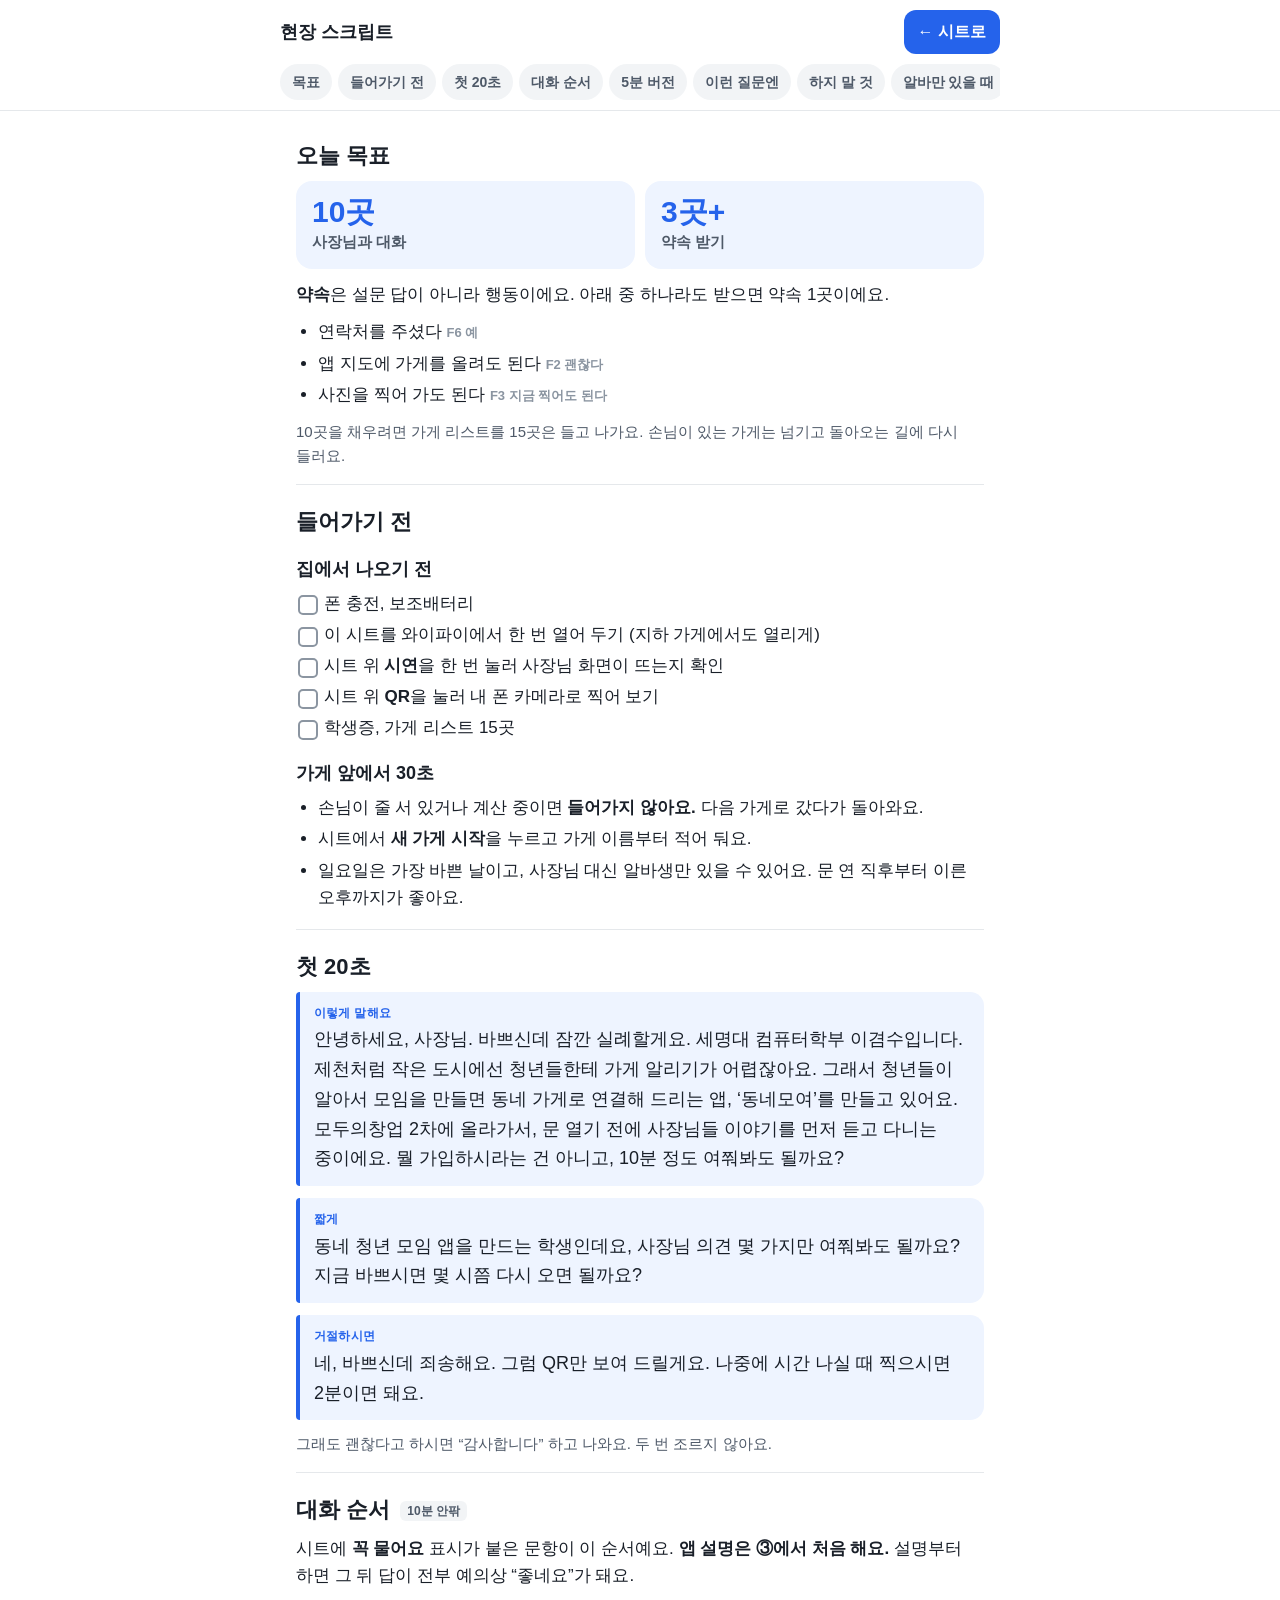
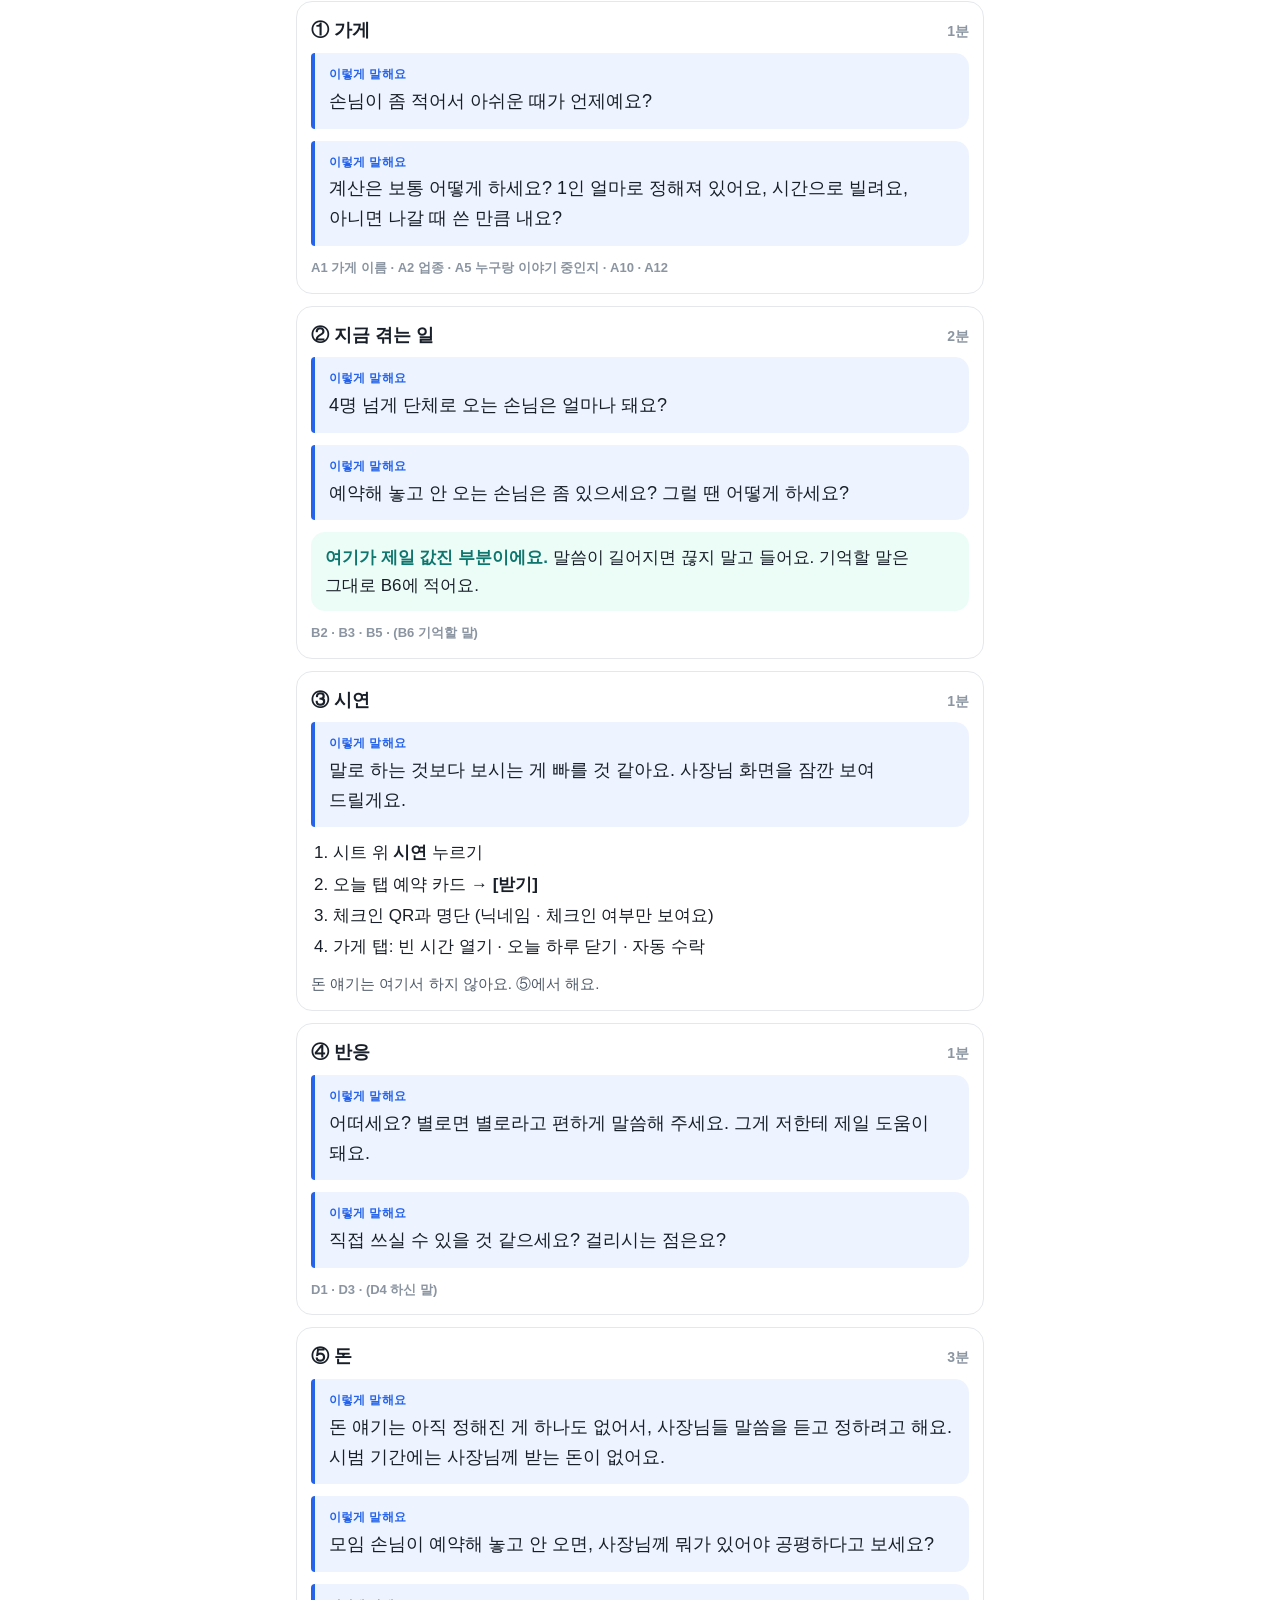
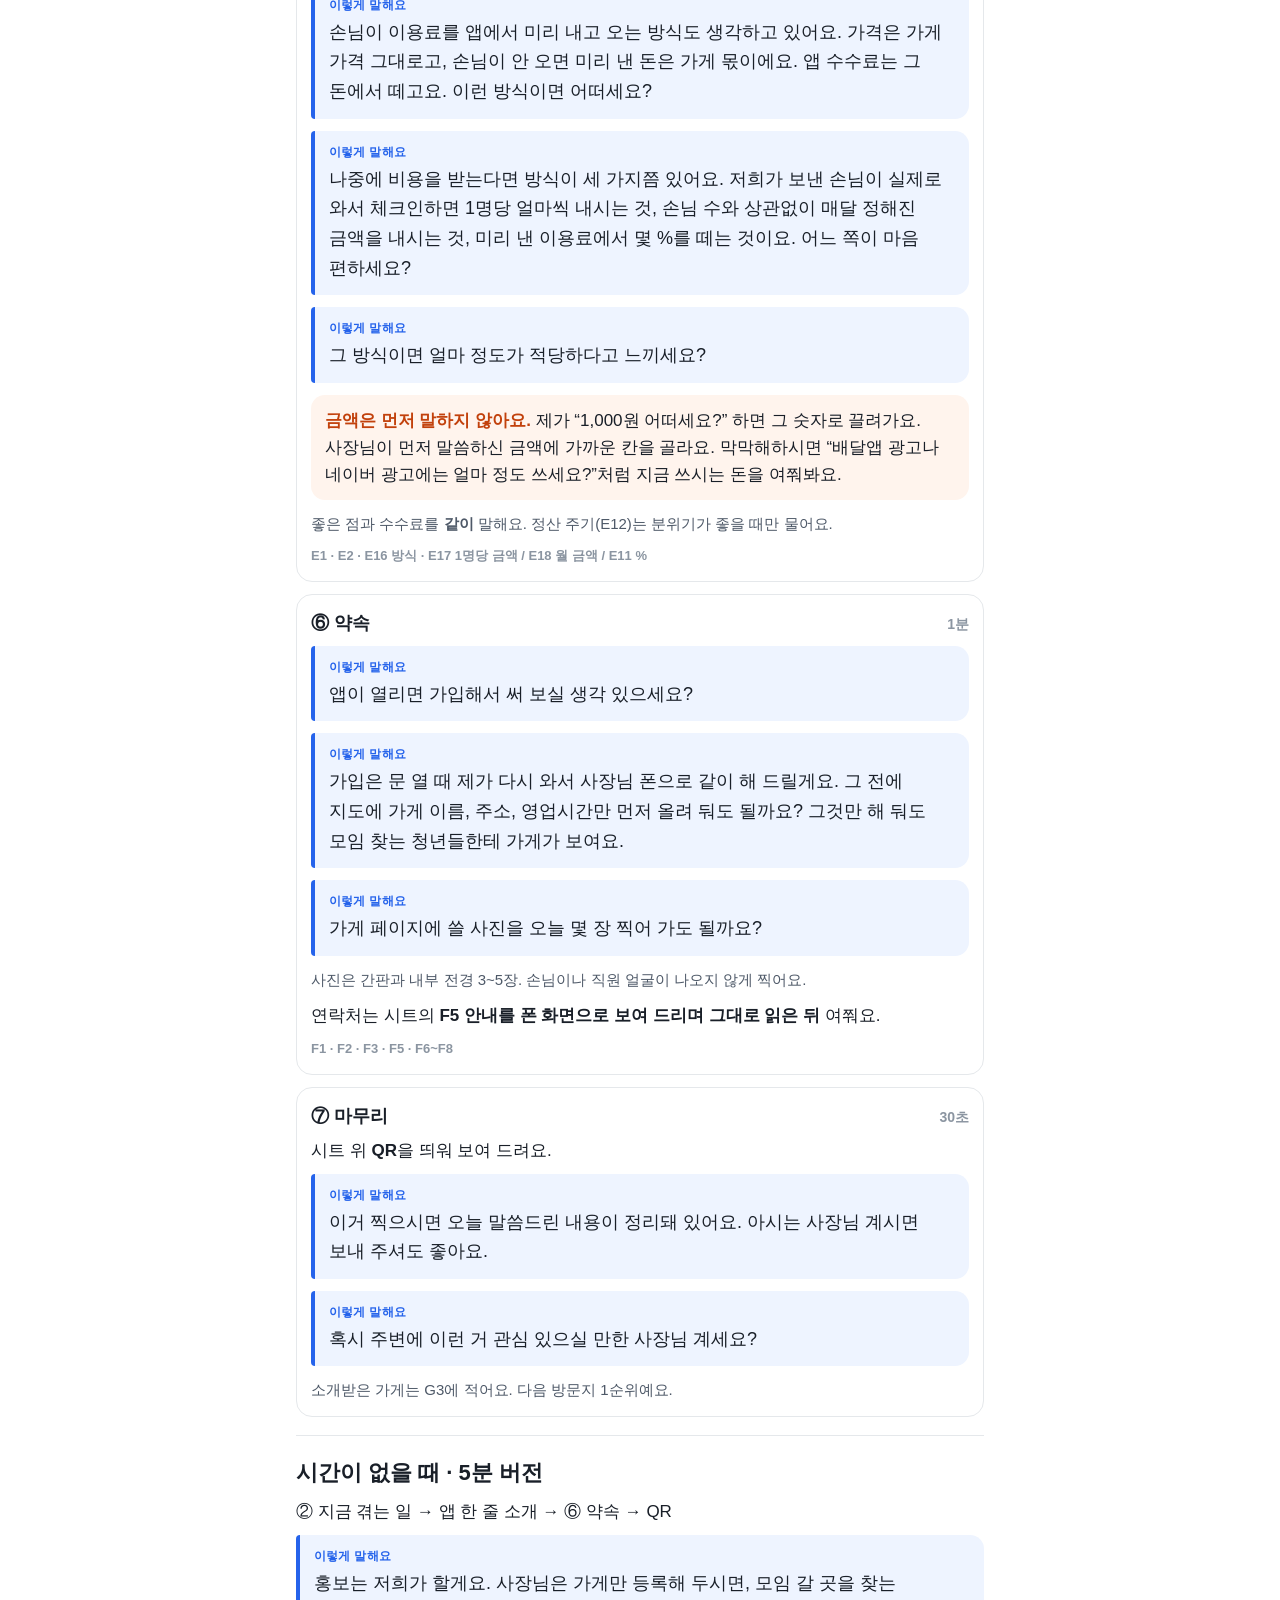
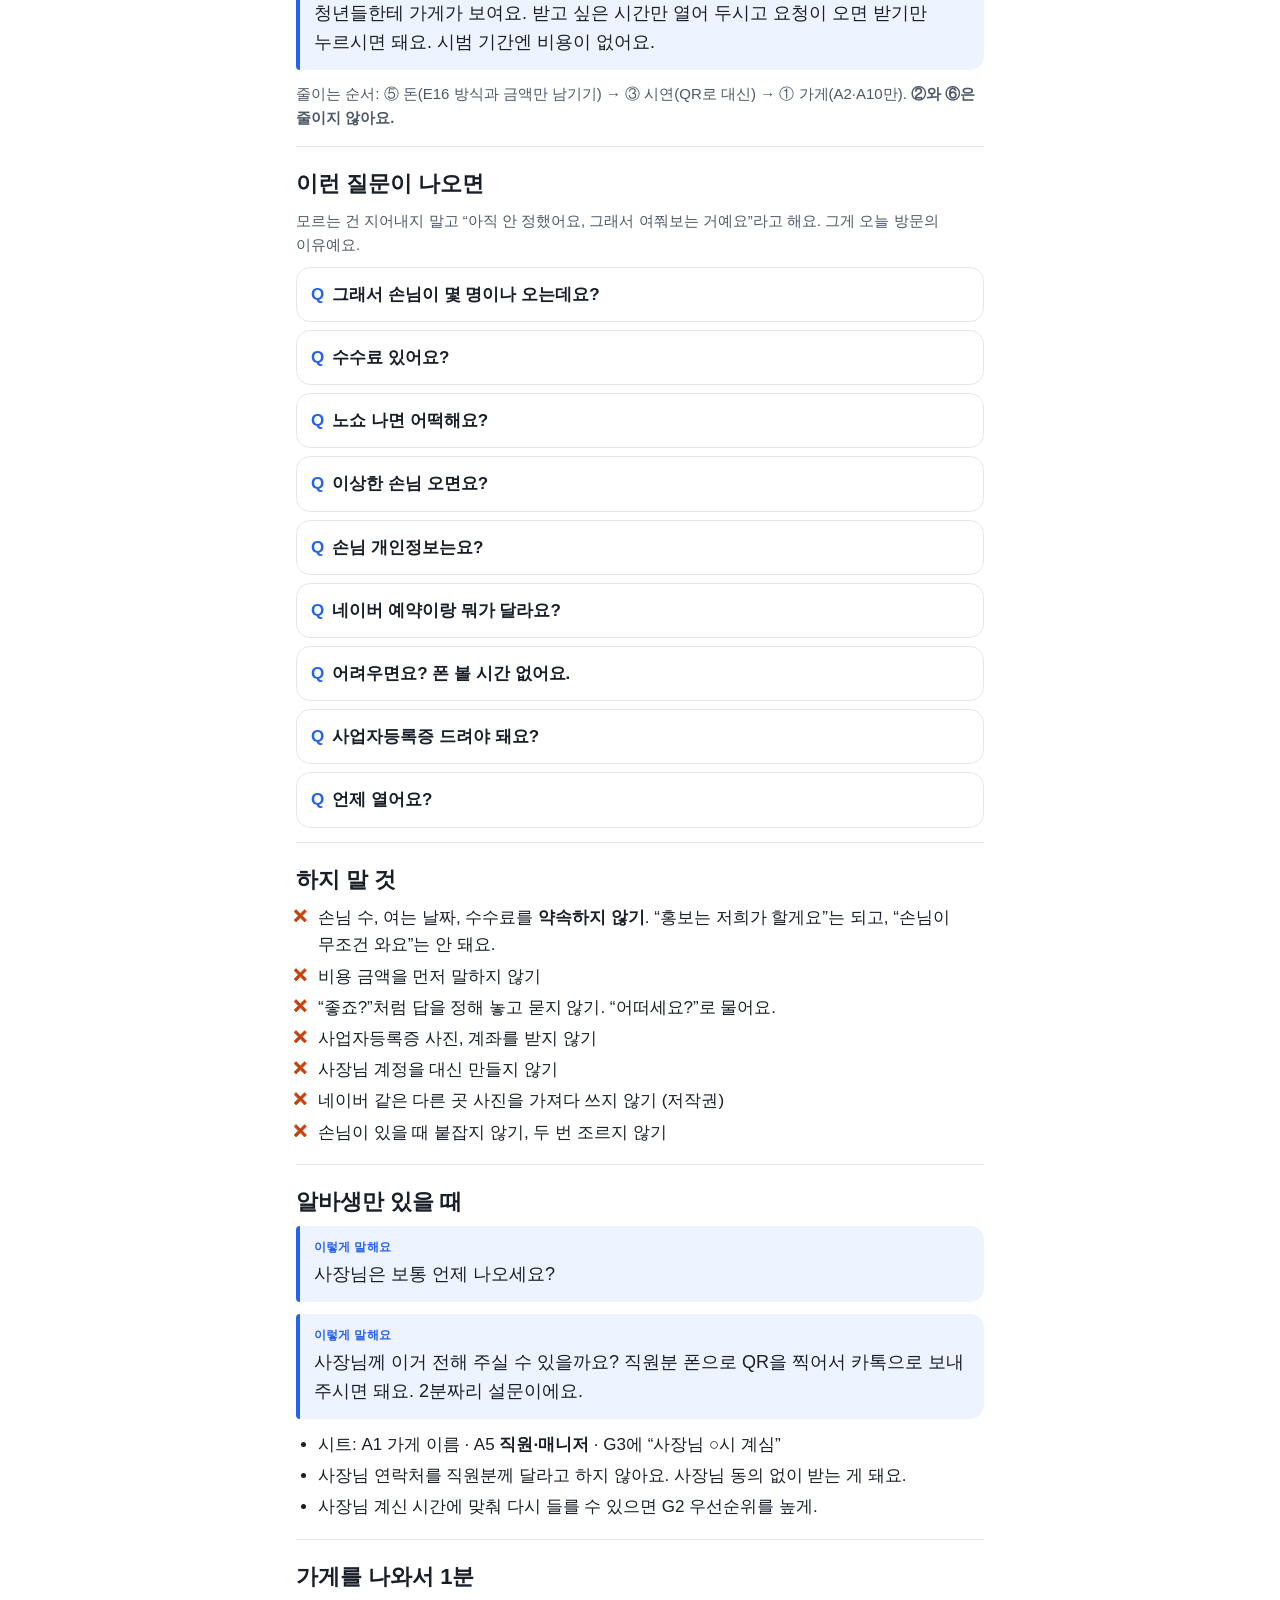
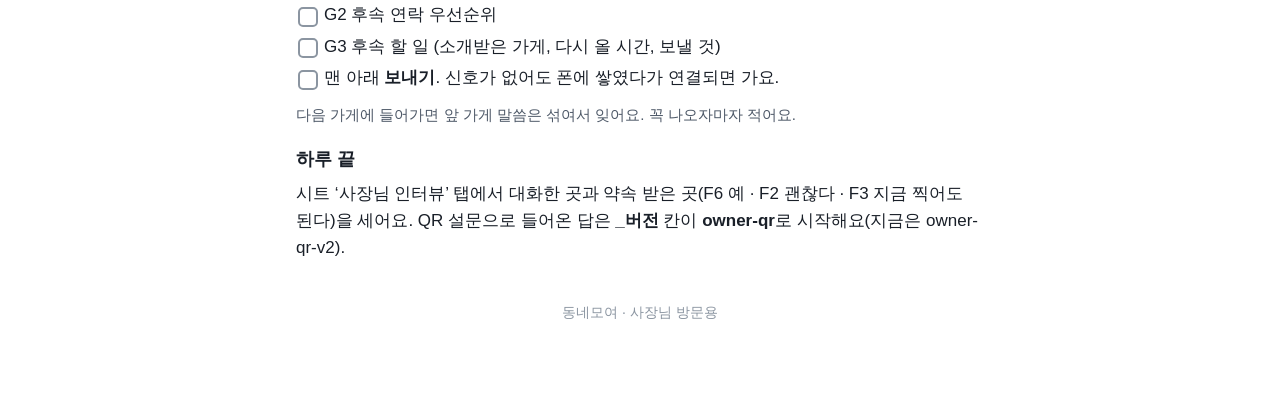
==== commit 61822d01: "사장님 설문을 그림 중심 카드 흐름으로 (owner-qr-v2) - 첫 화면: 짧은 문구 + 사장님 폰에 '새 모임 요청 [받기]'가 도착하는 움직이는 그림, 자주 묻는 질문은 접" ====
--- a/i/script.html
+++ b/i/script.html
@@ -311,7 +311,7 @@
   </ul>
   <p class="muted">다음 가게에 들어가면 앞 가게 말씀은 섞여서 잊어요. 꼭 나오자마자 적어요.</p>
   <h3>하루 끝</h3>
-  <p>시트 ‘사장님 인터뷰’ 탭에서 대화한 곳과 약속 받은 곳(F6 예 · F2 괜찮다 · F3 지금 찍어도 된다)을 세어요. QR 설문으로 들어온 답은 <b>_버전</b> 칸이 <b>owner-qr-v1</b>이에요.</p>
+  <p>시트 ‘사장님 인터뷰’ 탭에서 대화한 곳과 약속 받은 곳(F6 예 · F2 괜찮다 · F3 지금 찍어도 된다)을 세어요. QR 설문으로 들어온 답은 <b>_버전</b> 칸이 <b>owner-qr</b>로 시작해요(지금은 owner-qr-v2).</p>
 </section>
 
 <p class="foot">동네모여 · 사장님 방문용</p>
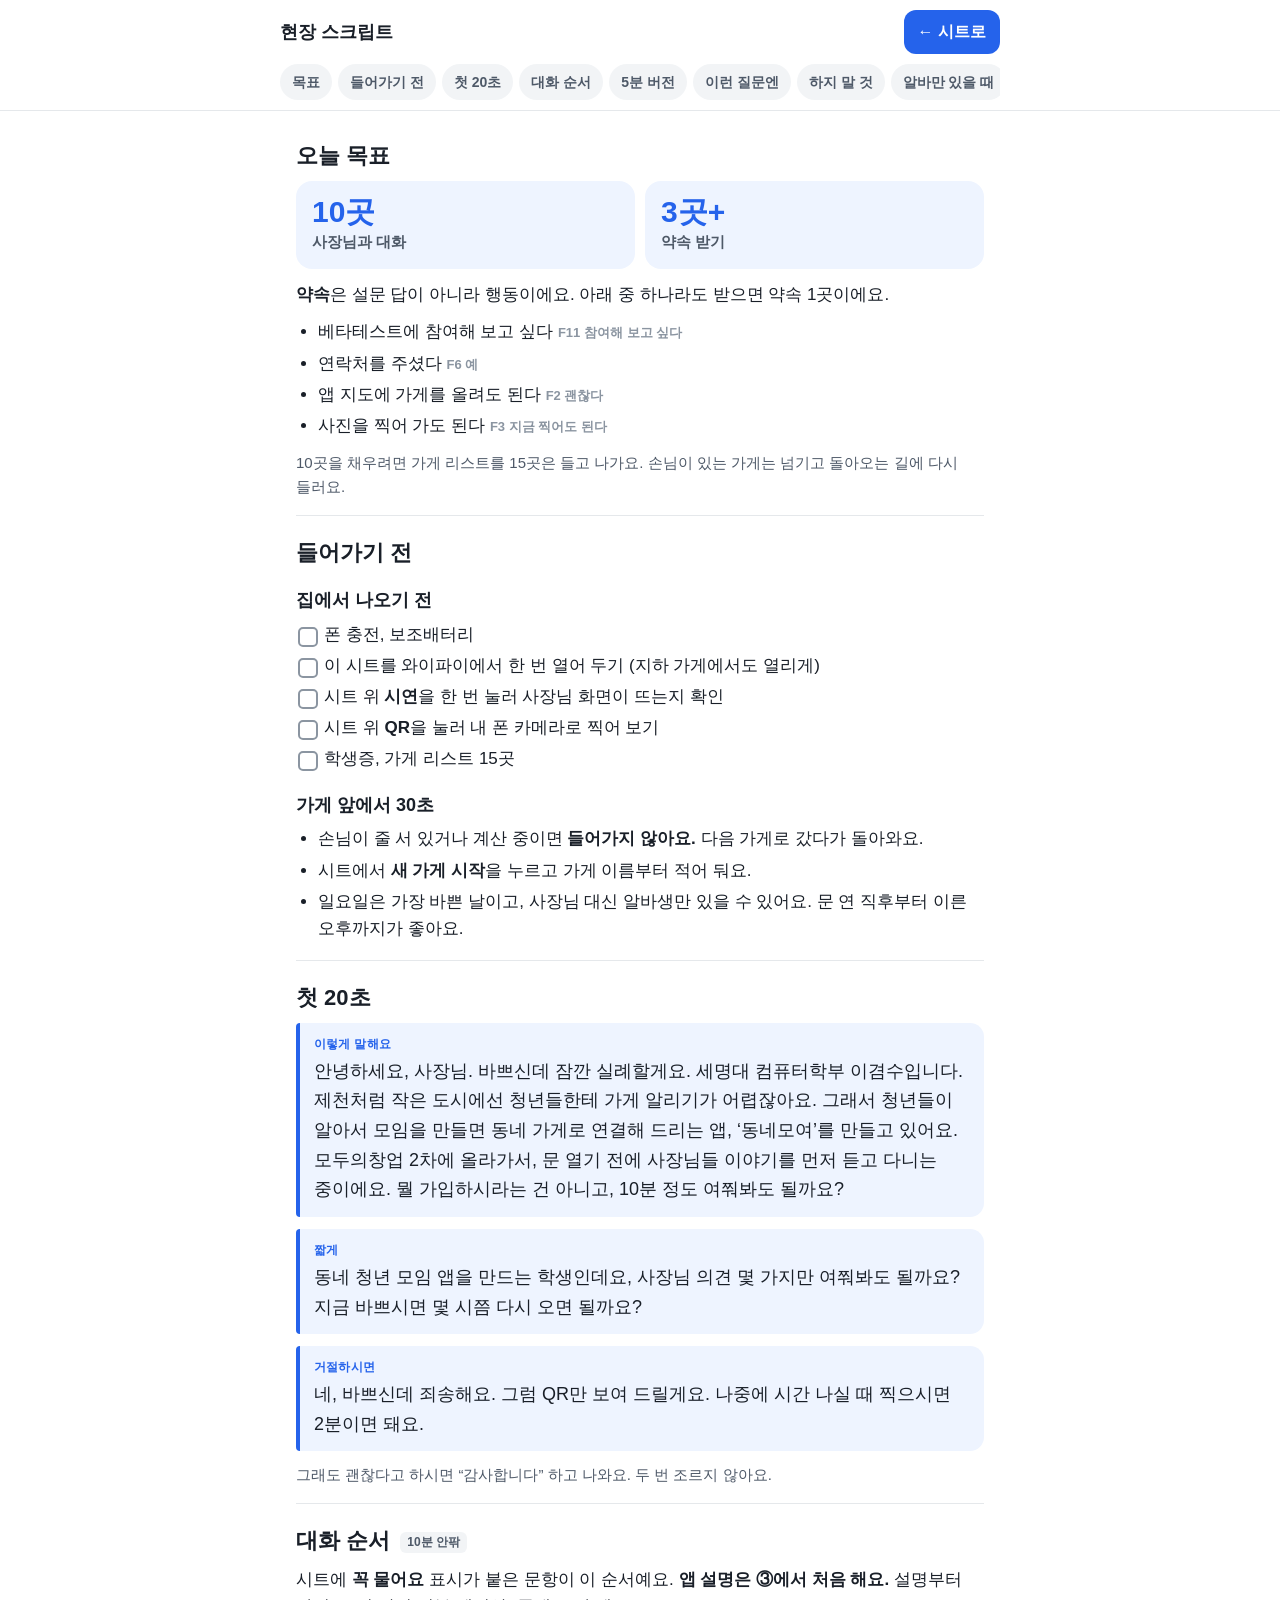
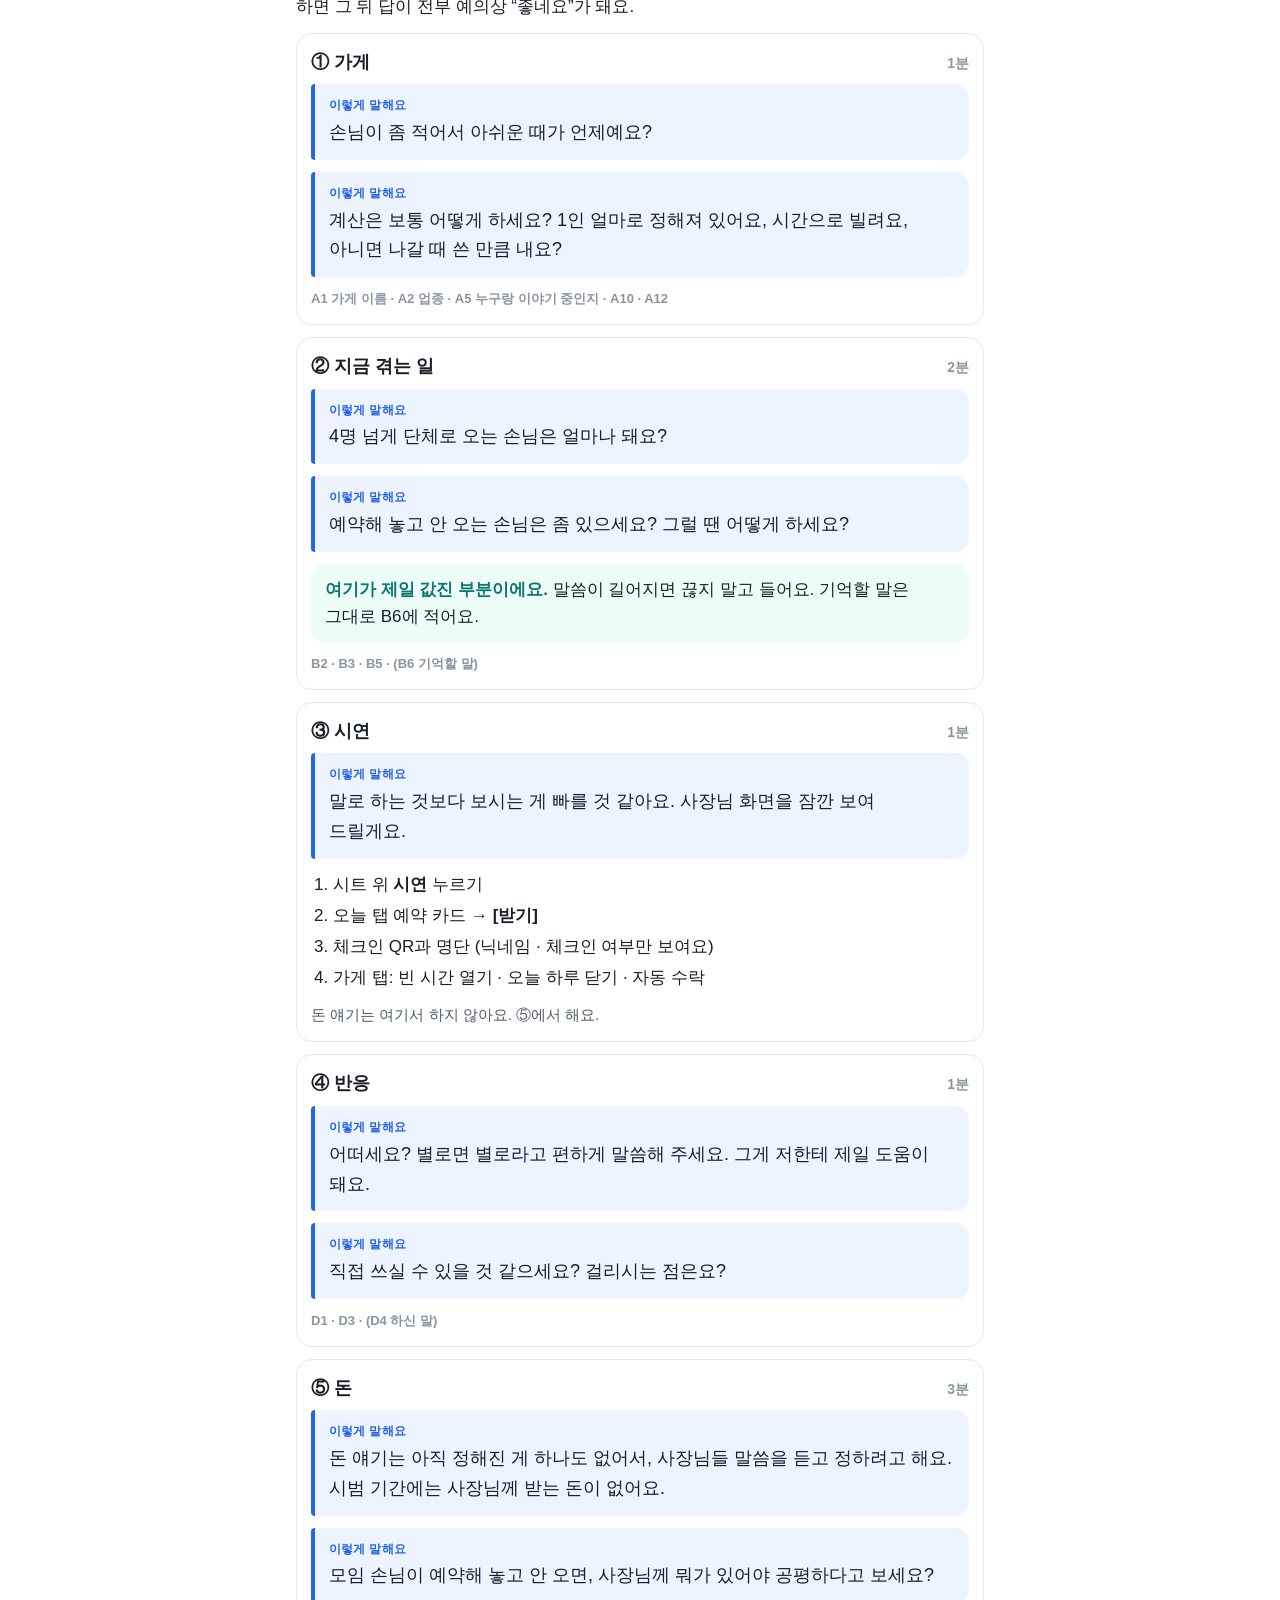
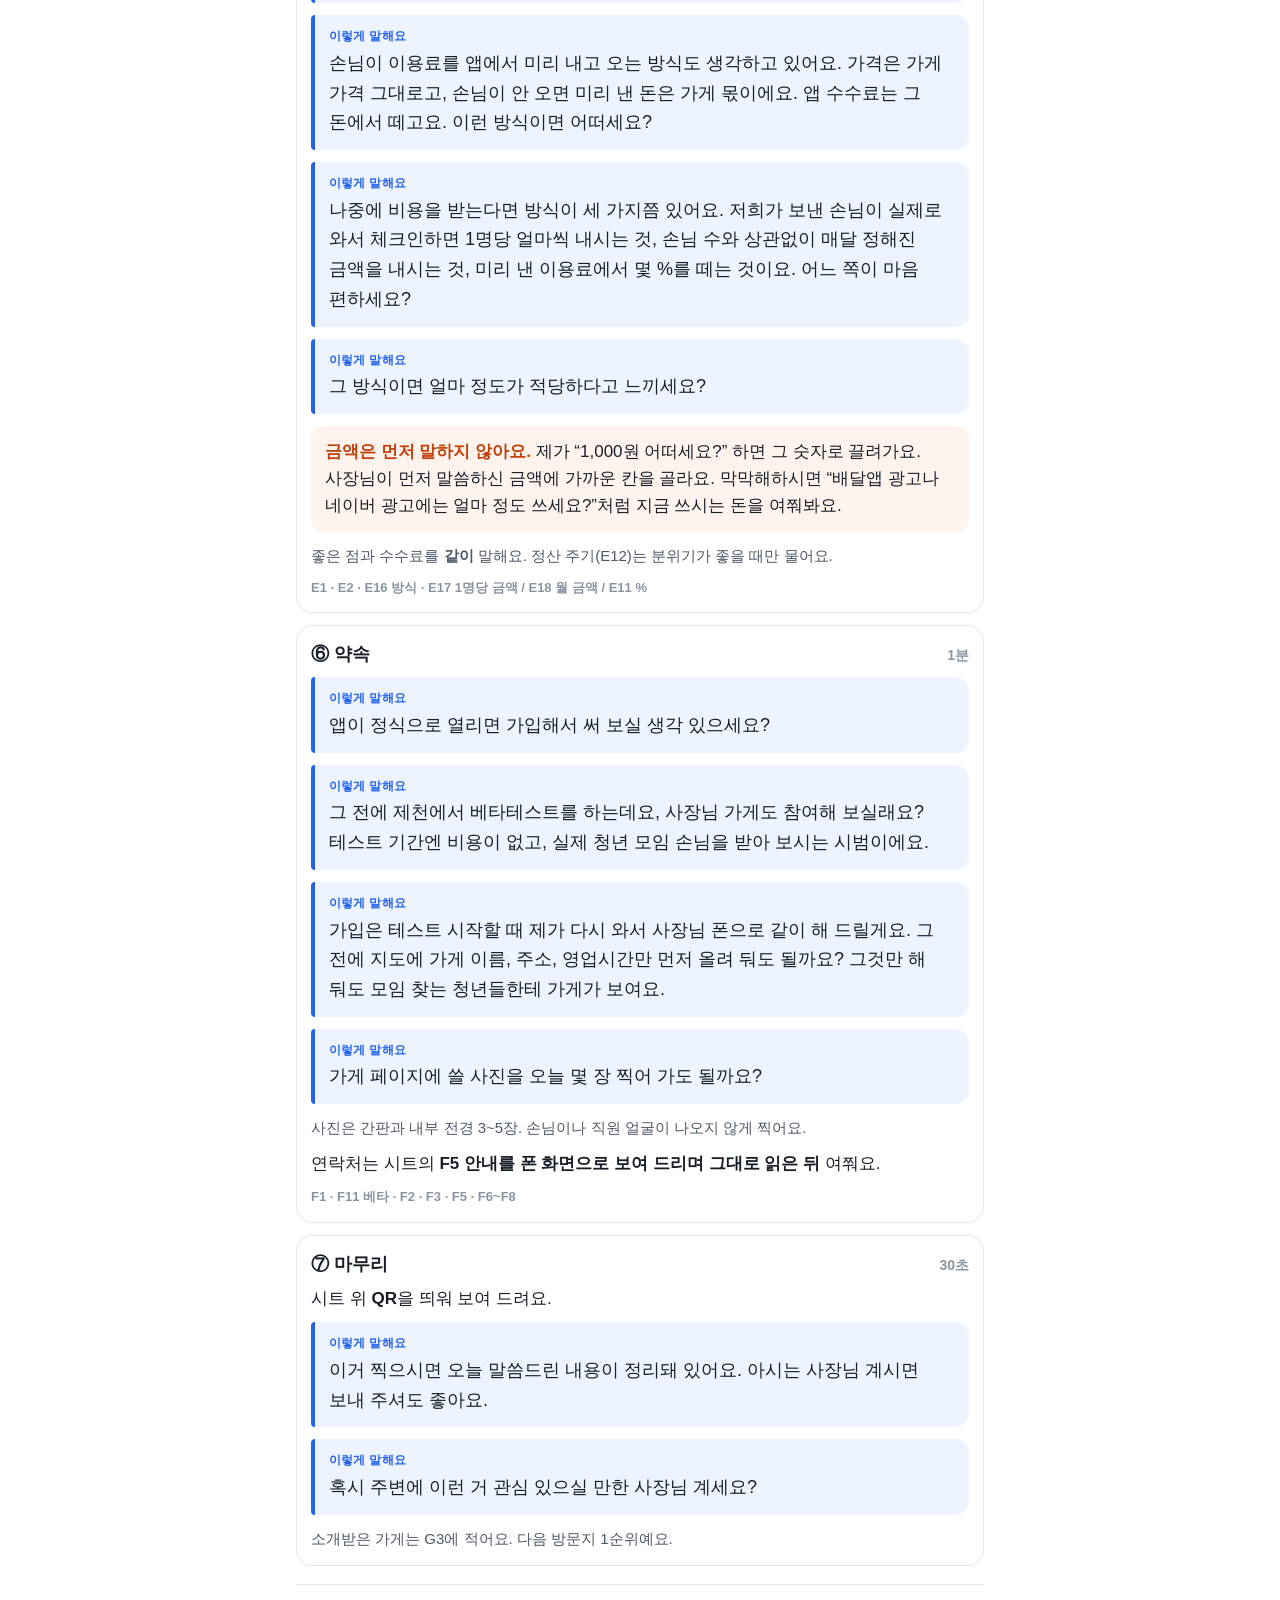
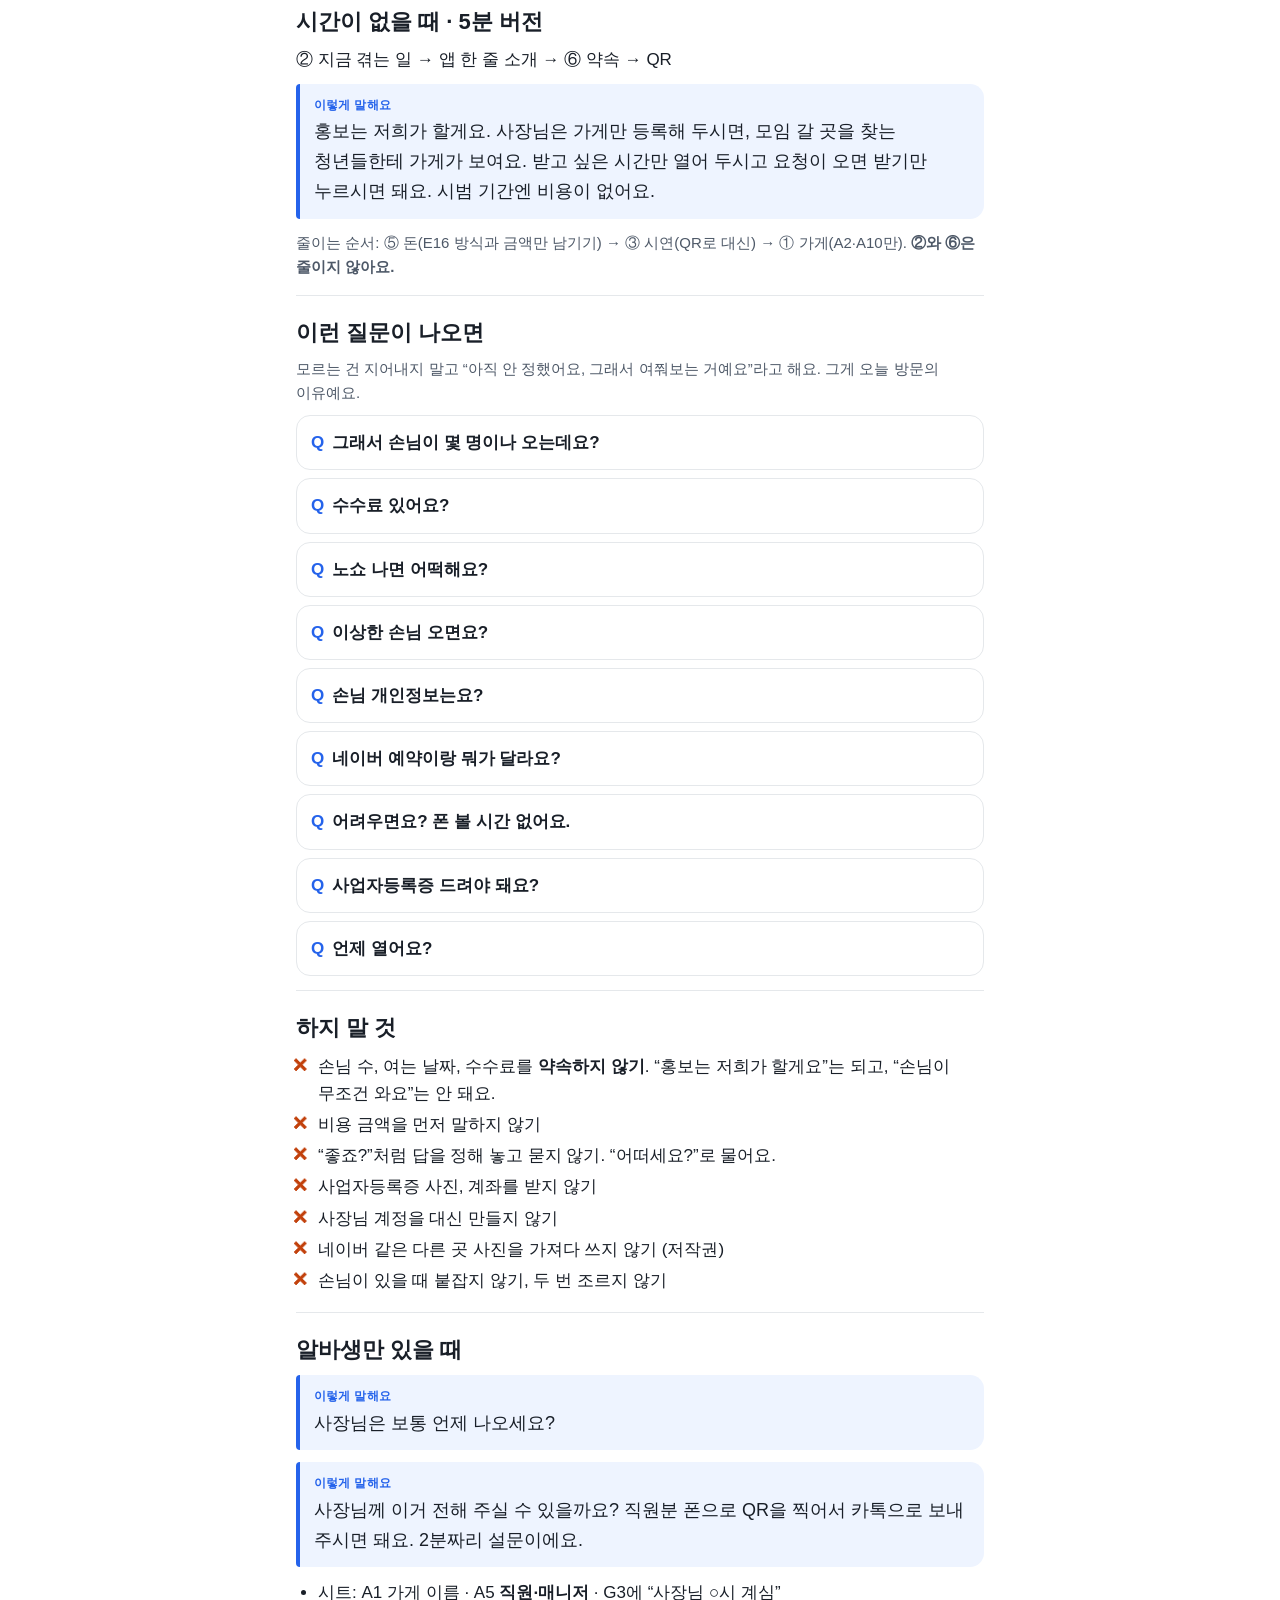
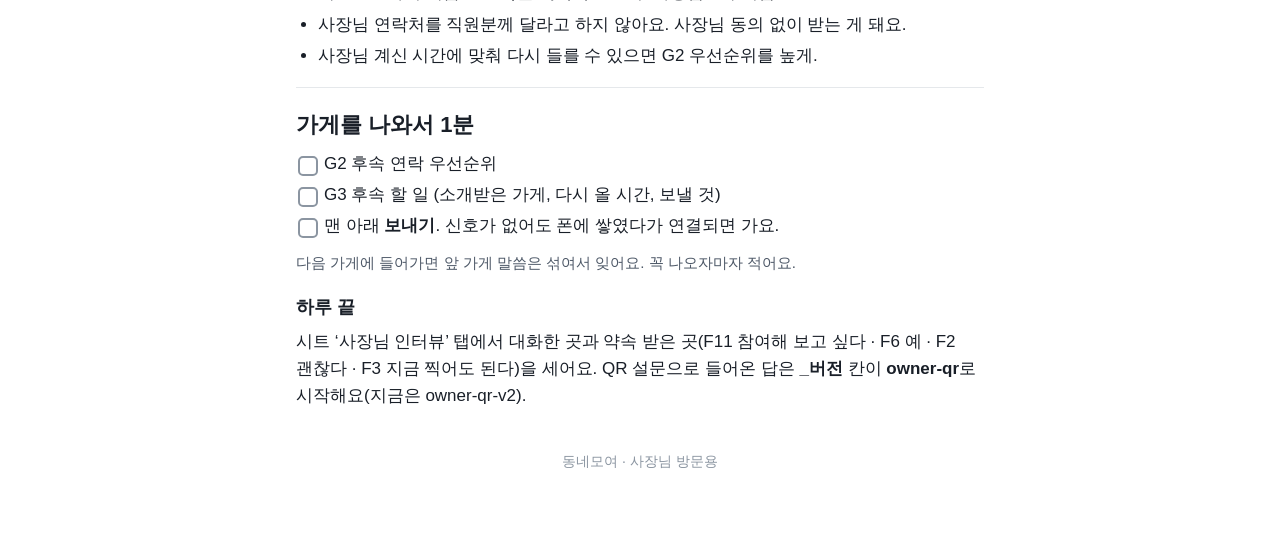
==== commit 3d1fcafd: "사장님 설문: 질문 문장·기타 직접 입력·베타 참여 질문·구독 6구간 - 질문을 주어 있는 질문 문장으로 (예: '사장님은 어떤 점이 걱정되세요?') - 고르는 질문 대부분에 '기" ====
--- a/i/script.html
+++ b/i/script.html
@@ -127,6 +127,7 @@
   </div>
   <p><strong>약속</strong>은 설문 답이 아니라 행동이에요. 아래 중 하나라도 받으면 약속 1곳이에요.</p>
   <ul>
+    <li>베타테스트에 참여해 보고 싶다 <span class="ids">F11 참여해 보고 싶다</span></li>
     <li>연락처를 주셨다 <span class="ids">F6 예</span></li>
     <li>앱 지도에 가게를 올려도 된다 <span class="ids">F2 괜찮다</span></li>
     <li>사진을 찍어 가도 된다 <span class="ids">F3 지금 찍어도 된다</span></li>
@@ -212,12 +213,13 @@
 
   <div class="step">
     <div class="step-h"><h3>⑥ 약속</h3><span class="t">1분</span></div>
-    <p class="say">앱이 열리면 가입해서 써 보실 생각 있으세요?</p>
-    <p class="say">가입은 문 열 때 제가 다시 와서 사장님 폰으로 같이 해 드릴게요. 그 전에 지도에 가게 이름, 주소, 영업시간만 먼저 올려 둬도 될까요? 그것만 해 둬도 모임 찾는 청년들한테 가게가 보여요.</p>
+    <p class="say">앱이 정식으로 열리면 가입해서 써 보실 생각 있으세요?</p>
+    <p class="say">그 전에 제천에서 베타테스트를 하는데요, 사장님 가게도 참여해 보실래요? 테스트 기간엔 비용이 없고, 실제 청년 모임 손님을 받아 보시는 시범이에요.</p>
+    <p class="say">가입은 테스트 시작할 때 제가 다시 와서 사장님 폰으로 같이 해 드릴게요. 그 전에 지도에 가게 이름, 주소, 영업시간만 먼저 올려 둬도 될까요? 그것만 해 둬도 모임 찾는 청년들한테 가게가 보여요.</p>
     <p class="say">가게 페이지에 쓸 사진을 오늘 몇 장 찍어 가도 될까요?</p>
     <p class="muted">사진은 간판과 내부 전경 3~5장. 손님이나 직원 얼굴이 나오지 않게 찍어요.</p>
     <p>연락처는 시트의 <b>F5 안내를 폰 화면으로 보여 드리며 그대로 읽은 뒤</b> 여쭤요.</p>
-    <p class="ids">F1 · F2 · F3 · F5 · F6~F8</p>
+    <p class="ids">F1 · F11 베타 · F2 · F3 · F5 · F6~F8</p>
   </div>
 
   <div class="step">
@@ -311,7 +313,7 @@
   </ul>
   <p class="muted">다음 가게에 들어가면 앞 가게 말씀은 섞여서 잊어요. 꼭 나오자마자 적어요.</p>
   <h3>하루 끝</h3>
-  <p>시트 ‘사장님 인터뷰’ 탭에서 대화한 곳과 약속 받은 곳(F6 예 · F2 괜찮다 · F3 지금 찍어도 된다)을 세어요. QR 설문으로 들어온 답은 <b>_버전</b> 칸이 <b>owner-qr</b>로 시작해요(지금은 owner-qr-v2).</p>
+  <p>시트 ‘사장님 인터뷰’ 탭에서 대화한 곳과 약속 받은 곳(F11 참여해 보고 싶다 · F6 예 · F2 괜찮다 · F3 지금 찍어도 된다)을 세어요. QR 설문으로 들어온 답은 <b>_버전</b> 칸이 <b>owner-qr</b>로 시작해요(지금은 owner-qr-v2).</p>
 </section>
 
 <p class="foot">동네모여 · 사장님 방문용</p>
